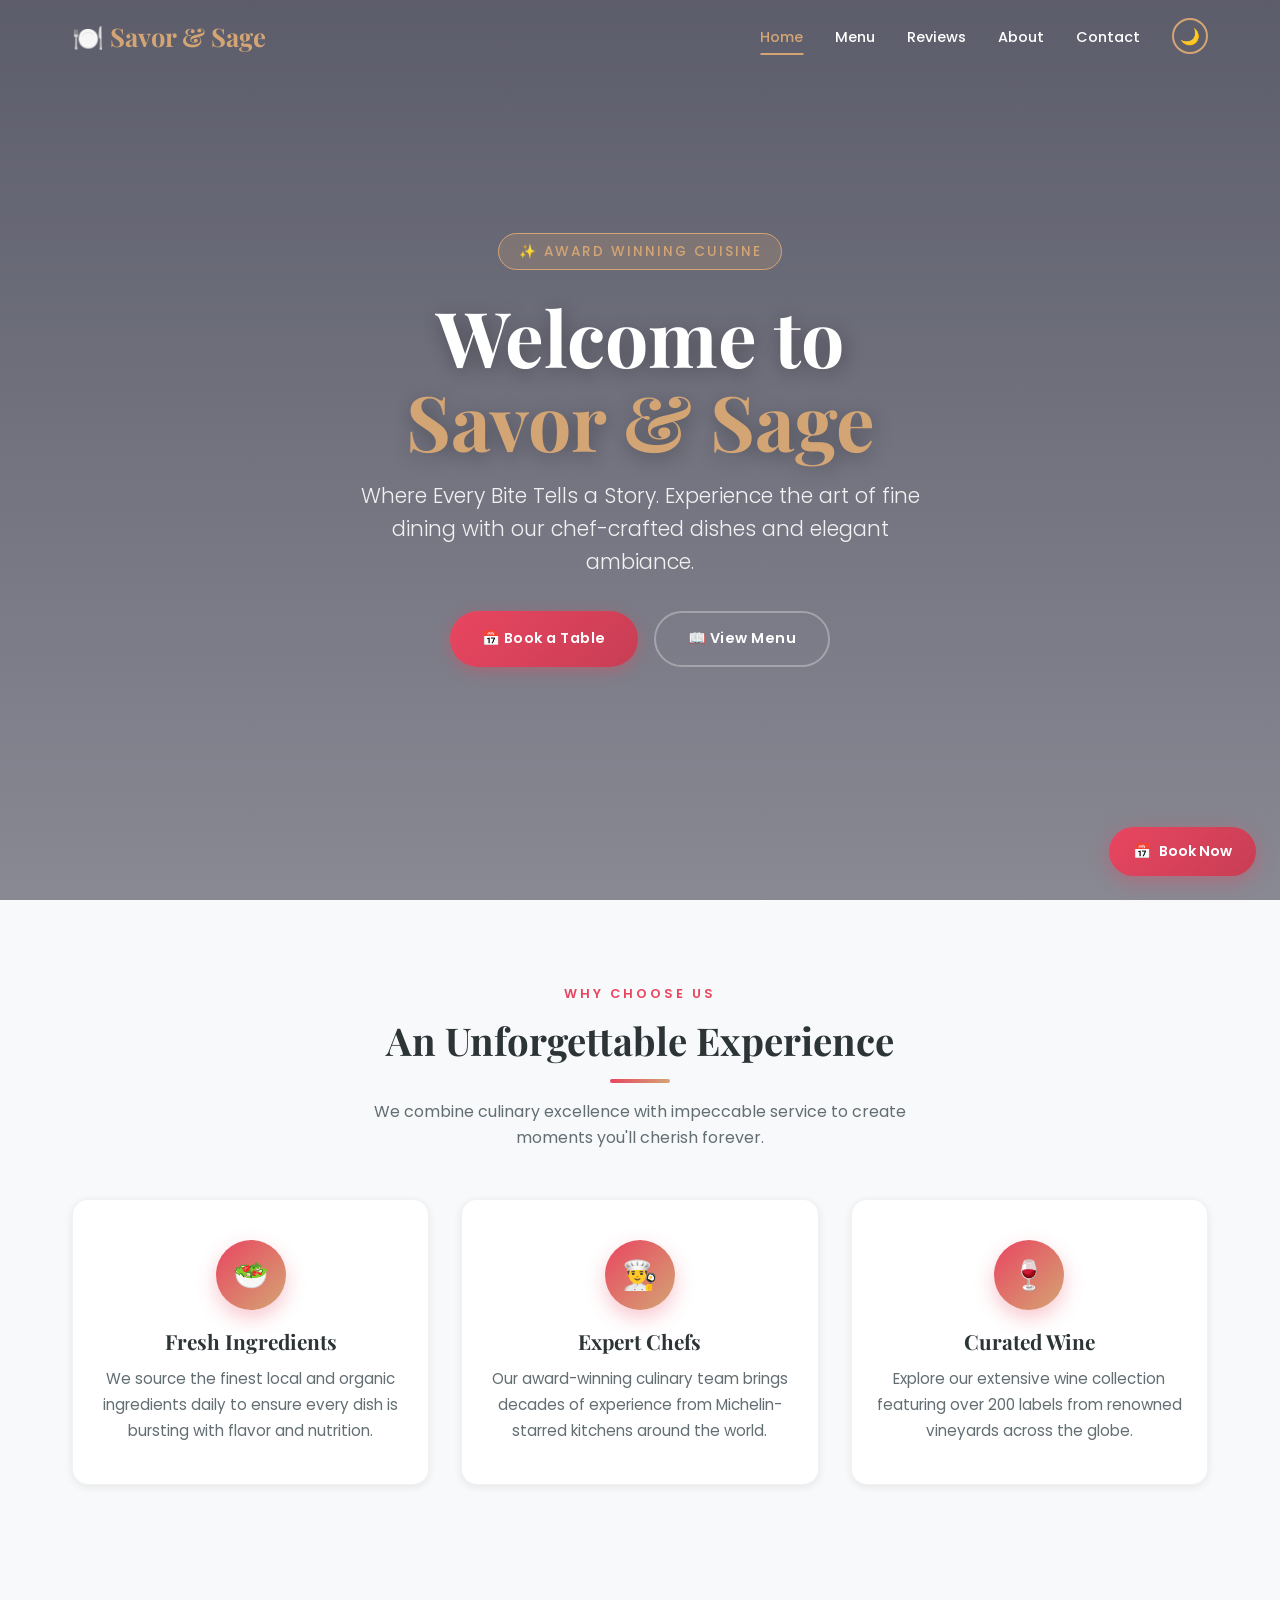
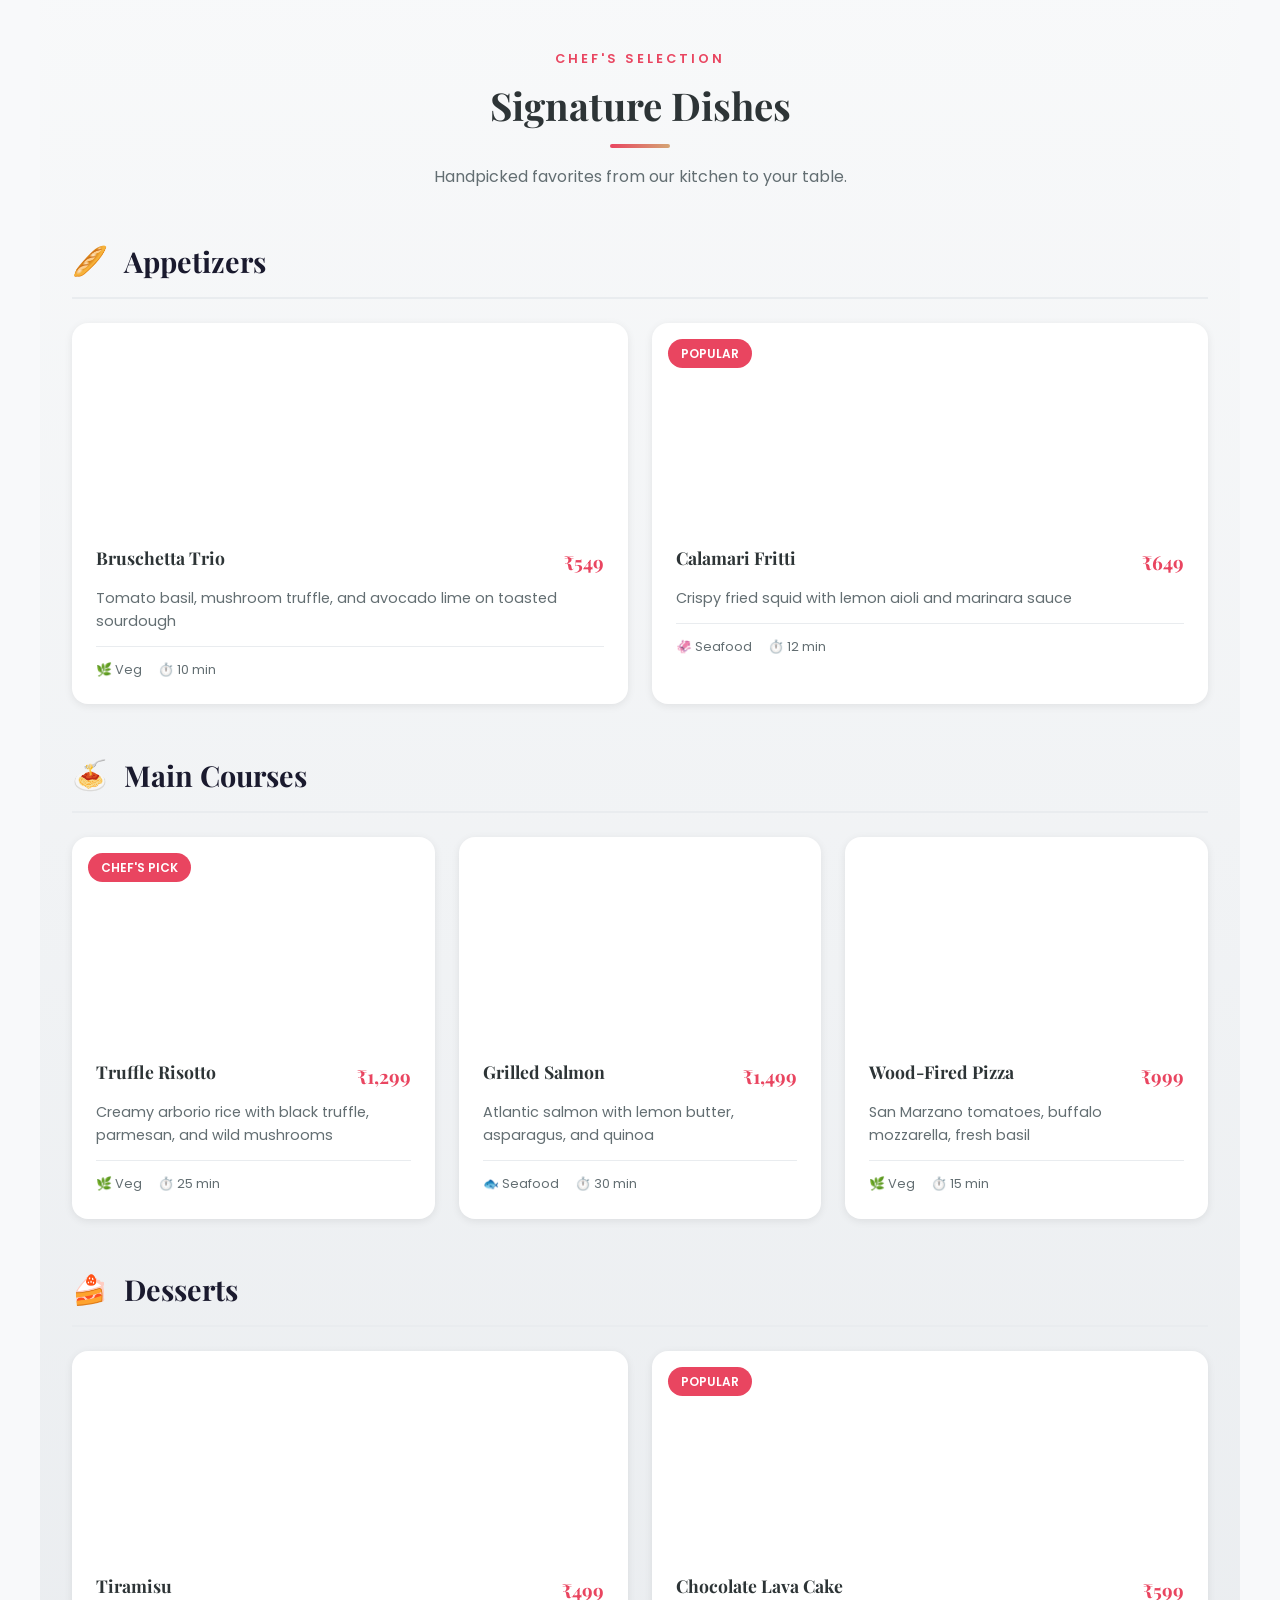
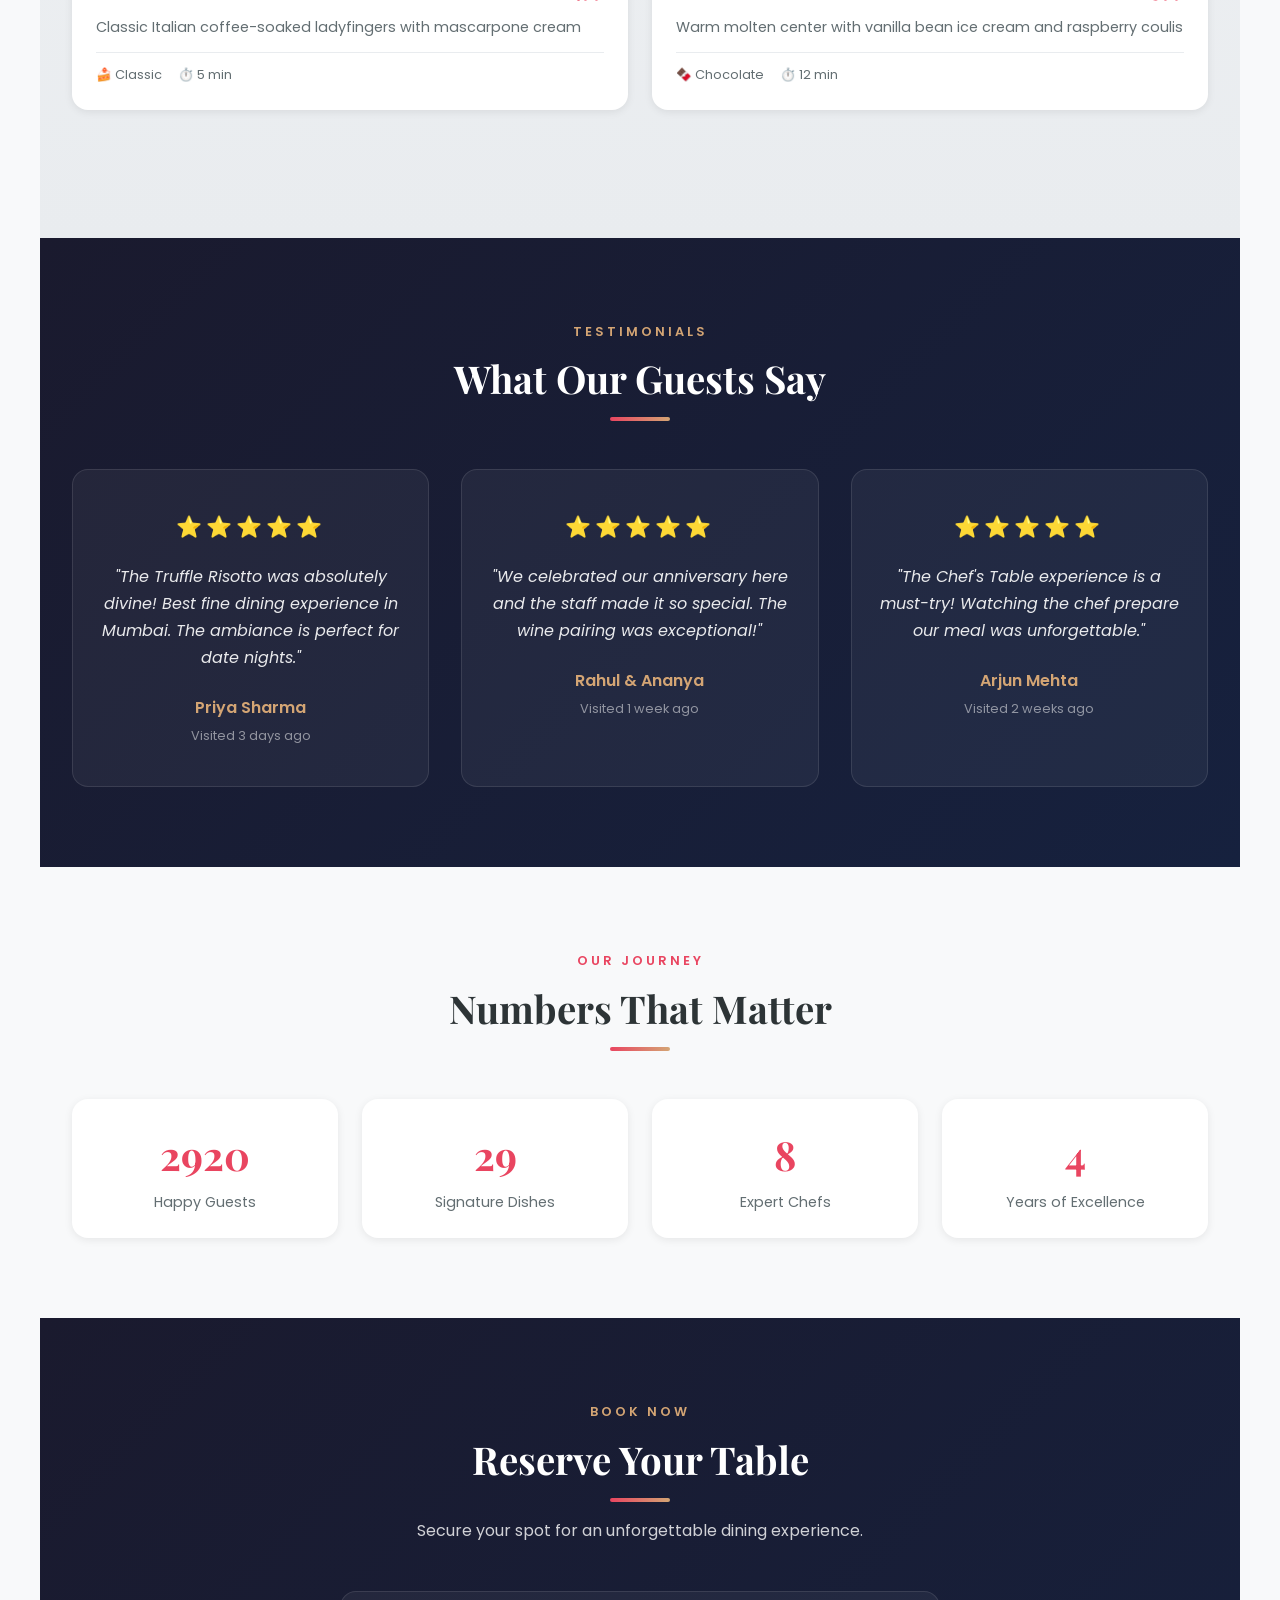
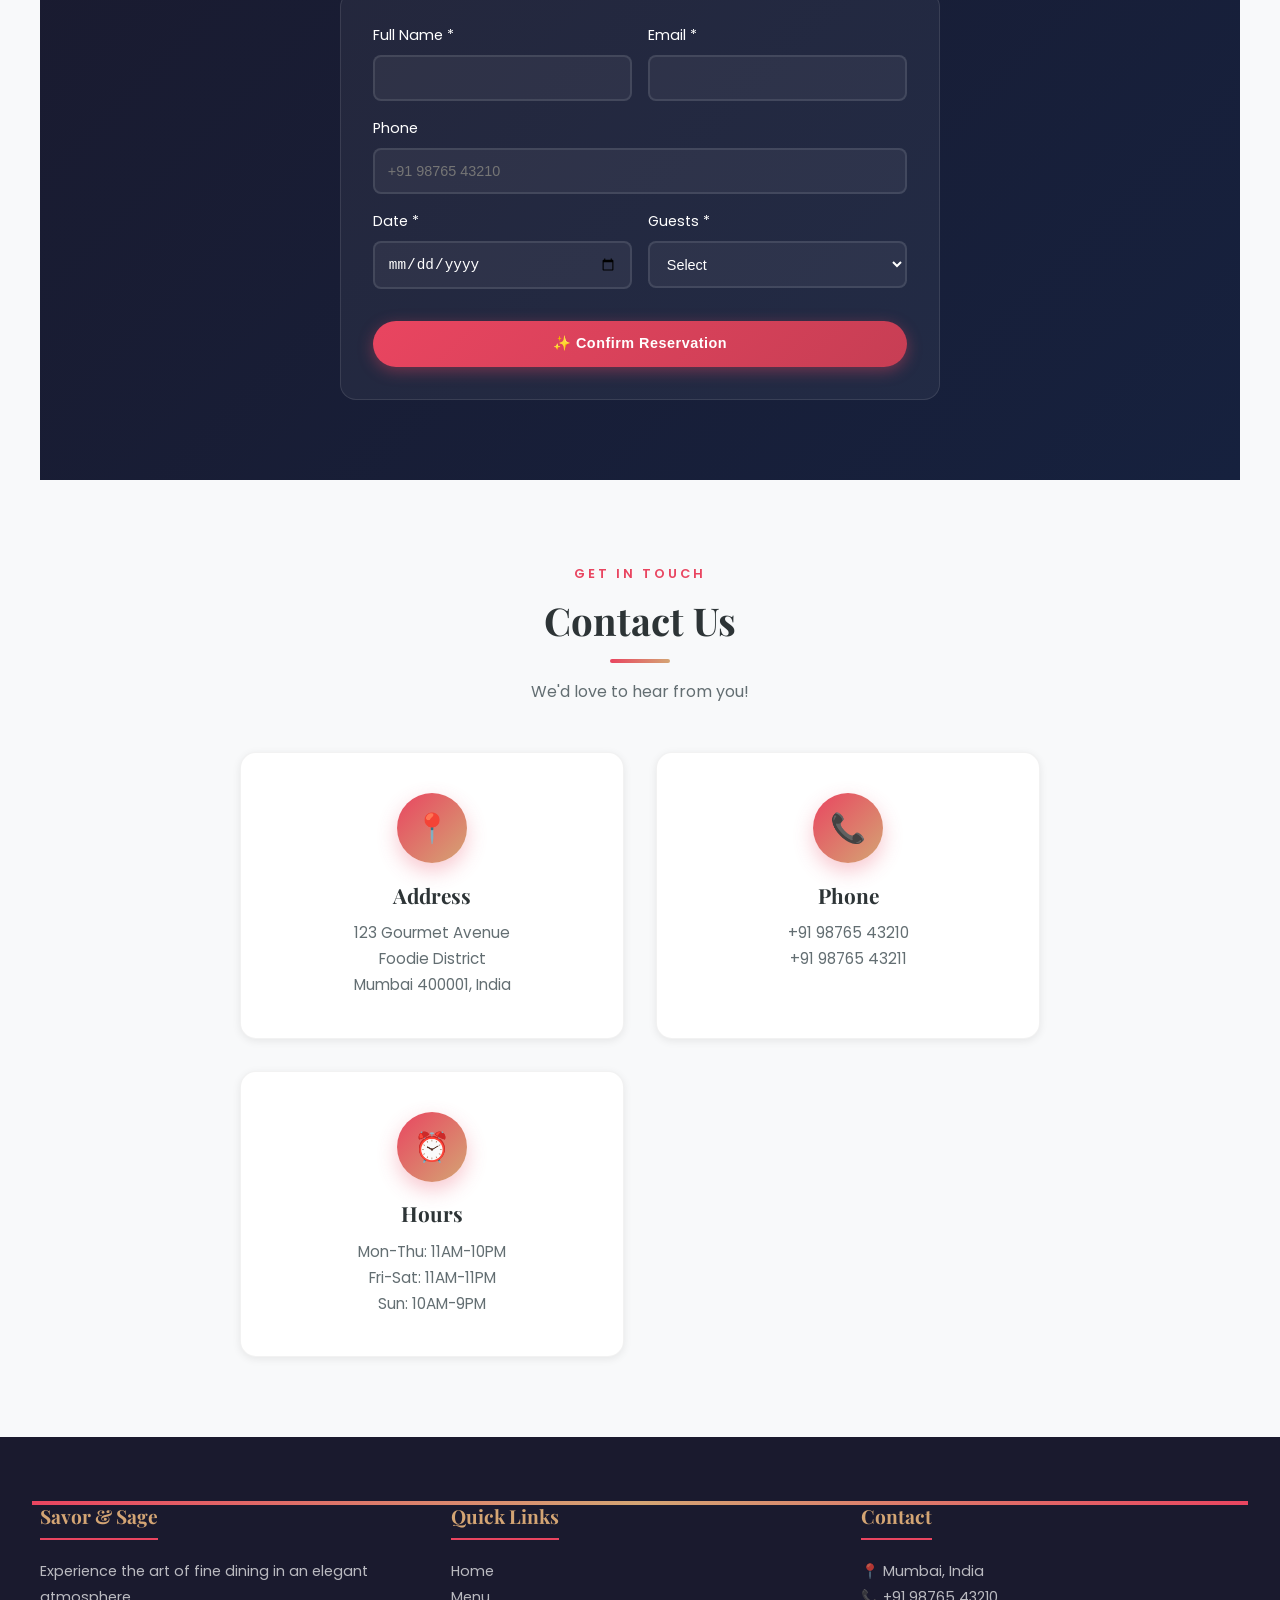
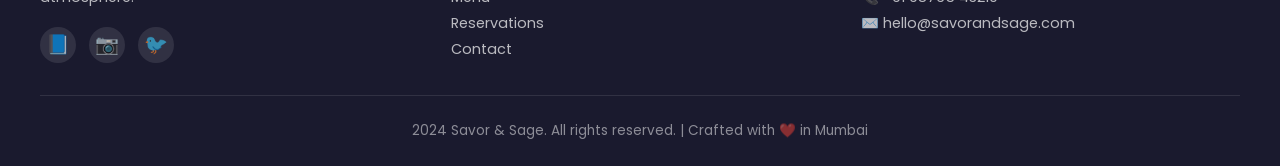
==== index.html @ 6ecdf71b "website" ====
<!DOCTYPE html>
<html lang="en">
<head>
    <meta charset="UTF-8">
    <meta name="viewport" content="width=device-width, initial-scale=1.0">
    <title>Savor & Sage | Fine Dining Restaurant</title>
    <link rel="stylesheet" href="https://cdnjs.cloudflare.com/ajax/libs/font-awesome/6.4.0/css/all.min.css">
    <style>
        /* ============================================
           SAVOR & SAGE - INLINE STYLES
           All CSS in one file - no external dependencies!
           ============================================ */

        @import url('https://fonts.googleapis.com/css2?family=Playfair+Display:wght@400;700&family=Poppins:wght@300;400;500;600;700&display=swap');

        *, *::before, *::after { margin: 0; padding: 0; box-sizing: border-box; }

        :root {
            --primary: #1a1a2e;
            --accent: #e94560;
            --gold: #d4a574;
            --white: #ffffff;
            --off-white: #f8f9fa;
            --light-gray: #e9ecef;
            --text: #2d3436;
            --text-light: #636e72;
        }

        html { scroll-behavior: smooth; }

        body {
            font-family: 'Poppins', sans-serif;
            line-height: 1.6;
            color: var(--text);
            background-color: var(--off-white);
            overflow-x: hidden;
        }

        h1, h2, h3, h4 { font-family: 'Playfair Display', serif; font-weight: 700; line-height: 1.2; }

        /* LOADING SCREEN */
        .loader {
            position: fixed;
            top: 0; left: 0;
            width: 100%; height: 100%;
            background: var(--primary);
            display: flex;
            flex-direction: column;
            align-items: center;
            justify-content: center;
            z-index: 10000;
            transition: opacity 0.8s ease, visibility 0.8s ease;
        }
        .loader.hidden { opacity: 0; visibility: hidden; }
        .loader-logo {
            font-family: 'Playfair Display', serif;
            font-size: 2.5rem;
            color: var(--gold);
            margin-bottom: 1.5rem;
            animation: pulse 2s ease-in-out infinite;
        }
        .loader-bar {
            width: 180px;
            height: 3px;
            background: rgba(255,255,255,0.1);
            border-radius: 3px;
            overflow: hidden;
        }
        .loader-progress {
            width: 0%; height: 100%;
            background: linear-gradient(90deg, var(--gold), var(--accent));
            border-radius: 3px;
            animation: loadProgress 2s ease forwards;
        }
        @keyframes loadProgress { 0% { width: 0%; } 100% { width: 100%; } }
        @keyframes pulse { 0%, 100% { opacity: 1; } 50% { opacity: 0.7; } }

        /* NAVIGATION */
        .navbar {
            position: fixed;
            top: 0; left: 0;
            width: 100%;
            padding: 1rem 0;
            z-index: 1000;
            transition: all 0.3s ease;
            background: transparent;
        }
        .navbar.scrolled {
            background: rgba(26, 26, 46, 0.95);
            backdrop-filter: blur(20px);
            padding: 0.6rem 0;
            box-shadow: 0 4px 20px rgba(0,0,0,0.12);
        }
        .nav-container {
            max-width: 1200px;
            margin: 0 auto;
            padding: 0 2rem;
            display: flex;
            justify-content: space-between;
            align-items: center;
        }
        .logo {
            font-family: 'Playfair Display', serif;
            font-size: 1.6rem;
            font-weight: 700;
            color: var(--gold);
            text-decoration: none;
            display: flex;
            align-items: center;
            gap: 0.5rem;
        }
        .nav-links {
            display: flex;
            list-style: none;
            gap: 2rem;
            align-items: center;
        }
        .nav-links a {
            color: var(--white);
            text-decoration: none;
            font-size: 0.9rem;
            font-weight: 500;
            position: relative;
            padding: 0.5rem 0;
            transition: all 0.3s ease;
        }
        .nav-links a::after {
            content: '';
            position: absolute;
            bottom: 0; left: 50%;
            width: 0; height: 2px;
            background: var(--gold);
            transition: all 0.3s ease;
            transform: translateX(-50%);
        }
        .nav-links a:hover::after,
        .nav-links a.active::after { width: 100%; }
        .nav-links a:hover { color: var(--gold); }
        .nav-links a.active { color: var(--gold); }
        .dark-mode-toggle {
            background: none;
            border: 2px solid var(--gold);
            color: var(--gold);
            width: 36px;
            height: 36px;
            border-radius: 50%;
            cursor: pointer;
            font-size: 1rem;
            display: flex;
            align-items: center;
            justify-content: center;
            transition: all 0.3s ease;
        }
        .dark-mode-toggle:hover {
            background: var(--gold);
            color: var(--primary);
            transform: rotate(180deg);
        }
        .menu-toggle {
            display: none;
            flex-direction: column;
            cursor: pointer;
            gap: 5px;
            z-index: 1001;
        }
        .menu-toggle span {
            width: 25px; height: 3px;
            background: var(--white);
            border-radius: 3px;
            transition: all 0.3s;
        }

        /* HERO */
        .hero {
            position: relative;
            height: 100vh;
            min-height: 600px;
            display: flex;
            align-items: center;
            justify-content: center;
            text-align: center;
            color: var(--white);
            overflow: hidden;
            background: linear-gradient(rgba(26, 26, 46, 0.7), rgba(26, 26, 46, 0.5)),
                        url('https://images.unsplash.com/photo-1517248135467-4c7edcad34c4?w=1920') center/cover;
        }
        .hero-content {
            position: relative;
            z-index: 2;
            max-width: 800px;
            padding: 0 2rem;
            animation: fadeInUp 1s ease forwards;
        }
        .hero-badge {
            display: inline-block;
            background: rgba(212, 165, 116, 0.2);
            border: 1px solid var(--gold);
            color: var(--gold);
            padding: 0.4rem 1.2rem;
            border-radius: 50px;
            font-size: 0.85rem;
            font-weight: 500;
            letter-spacing: 2px;
            text-transform: uppercase;
            margin-bottom: 1.5rem;
        }
        .hero h1 {
            font-size: clamp(2.5rem, 6vw, 5rem);
            margin-bottom: 1rem;
            text-shadow: 2px 4px 20px rgba(0,0,0,0.3);
            line-height: 1.1;
        }
        .hero h1 span { color: var(--gold); display: block; }
        .hero p {
            font-size: clamp(1rem, 2vw, 1.3rem);
            margin-bottom: 2rem;
            color: rgba(255,255,255,0.9);
            font-weight: 300;
            max-width: 600px;
            margin-left: auto;
            margin-right: auto;
        }
        .hero-buttons {
            display: flex;
            gap: 1rem;
            justify-content: center;
            flex-wrap: wrap;
        }

        /* BUTTONS */
        .btn {
            display: inline-flex;
            align-items: center;
            gap: 0.5rem;
            padding: 0.9rem 2rem;
            border-radius: 50px;
            text-decoration: none;
            font-weight: 600;
            font-size: 0.9rem;
            transition: all 0.3s ease;
            cursor: pointer;
            border: none;
            letter-spacing: 0.5px;
        }
        .btn-primary {
            background: linear-gradient(135deg, var(--accent), #c73e54);
            color: var(--white);
            box-shadow: 0 4px 15px rgba(233, 69, 96, 0.4);
        }
        .btn-primary:hover {
            transform: translateY(-3px);
            box-shadow: 0 8px 25px rgba(233, 69, 96, 0.5);
        }
        .btn-secondary {
            background: transparent;
            color: var(--white);
            border: 2px solid rgba(255,255,255,0.3);
        }
        .btn-secondary:hover {
            background: rgba(255,255,255,0.1);
            border-color: var(--gold);
            color: var(--gold);
        }

        /* SECTIONS */
        .section {
            padding: 5rem 2rem;
            max-width: 1200px;
            margin: 0 auto;
        }
        .section-header {
            text-align: center;
            margin-bottom: 3rem;
        }
        .section-label {
            display: inline-block;
            color: var(--accent);
            font-size: 0.8rem;
            font-weight: 600;
            letter-spacing: 3px;
            text-transform: uppercase;
            margin-bottom: 0.8rem;
        }
        .section-title {
            font-size: clamp(1.8rem, 3vw, 2.5rem);
            color: var(--text);
            margin-bottom: 1rem;
        }
        .section-title::after {
            content: '';
            display: block;
            width: 60px;
            height: 4px;
            background: linear-gradient(90deg, var(--accent), var(--gold));
            margin: 1rem auto 0;
            border-radius: 2px;
        }
        .section-subtitle {
            color: var(--text-light);
            font-size: 1rem;
            max-width: 600px;
            margin: 0 auto;
        }

        /* FEATURE CARDS */
        .features-grid {
            display: grid;
            grid-template-columns: repeat(auto-fit, minmax(280px, 1fr));
            gap: 2rem;
        }
        .feature-card {
            background: var(--white);
            padding: 2.5rem 1.5rem;
            border-radius: 16px;
            text-align: center;
            transition: all 0.3s ease;
            border: 1px solid rgba(0,0,0,0.05);
            box-shadow: 0 2px 8px rgba(0,0,0,0.08);
        }
        .feature-card:hover {
            transform: translateY(-10px);
            box-shadow: 0 10px 40px rgba(0,0,0,0.15);
        }
        .feature-icon {
            width: 70px; height: 70px;
            background: linear-gradient(135deg, var(--accent), var(--gold));
            border-radius: 50%;
            display: flex;
            align-items: center;
            justify-content: center;
            font-size: 1.8rem;
            margin: 0 auto 1.2rem;
            color: var(--white);
            box-shadow: 0 8px 20px rgba(233, 69, 96, 0.3);
        }
        .feature-card h3 {
            font-size: 1.3rem;
            margin-bottom: 0.8rem;
            color: var(--text);
        }
        .feature-card p {
            color: var(--text-light);
            line-height: 1.7;
            font-size: 0.95rem;
        }

        /* MENU ITEMS */
        .menu-section {
            background: linear-gradient(180deg, var(--off-white) 0%, var(--light-gray) 100%);
        }
        .menu-category { margin-bottom: 3rem; }
        .menu-category-header {
            display: flex;
            align-items: center;
            gap: 1rem;
            margin-bottom: 1.5rem;
            padding-bottom: 0.8rem;
            border-bottom: 2px solid var(--light-gray);
        }
        .menu-category-header h3 { font-size: 1.8rem; color: var(--primary); }
        .menu-grid {
            display: grid;
            grid-template-columns: repeat(auto-fit, minmax(280px, 1fr));
            gap: 1.5rem;
        }
        .menu-item {
            background: var(--white);
            border-radius: 16px;
            overflow: hidden;
            box-shadow: 0 2px 8px rgba(0,0,0,0.08);
            transition: all 0.3s ease;
            position: relative;
        }
        .menu-item:hover {
            transform: translateY(-8px);
            box-shadow: 0 10px 40px rgba(0,0,0,0.15);
        }
        .menu-item-badge {
            position: absolute;
            top: 1rem; left: 1rem;
            background: var(--accent);
            color: var(--white);
            padding: 0.3rem 0.8rem;
            border-radius: 20px;
            font-size: 0.75rem;
            font-weight: 600;
            text-transform: uppercase;
            z-index: 2;
        }
        .menu-item-image {
            height: 200px;
            background-size: cover;
            background-position: center;
            position: relative;
        }
        .menu-item-content { padding: 1.5rem; }
        .menu-item-header {
            display: flex;
            justify-content: space-between;
            align-items: flex-start;
            margin-bottom: 0.6rem;
        }
        .menu-item h4 {
            font-size: 1.1rem;
            color: var(--text);
            flex: 1;
        }
        .menu-item .price {
            color: var(--accent);
            font-weight: 700;
            font-size: 1.2rem;
            font-family: 'Playfair Display', serif;
        }
        .menu-item p {
            color: var(--text-light);
            font-size: 0.9rem;
            line-height: 1.6;
        }
        .menu-item-meta {
            display: flex;
            gap: 1rem;
            margin-top: 0.8rem;
            padding-top: 0.8rem;
            border-top: 1px solid var(--light-gray);
            font-size: 0.8rem;
            color: var(--text-light);
        }

        /* TESTIMONIALS */
        .testimonials-section {
            background: linear-gradient(135deg, var(--primary) 0%, #16213e 100%);
            color: var(--white);
        }
        .testimonials-section .section-title { color: white; }
        .testimonial-card {
            background: rgba(255,255,255,0.05);
            border: 1px solid rgba(255,255,255,0.1);
            border-radius: 16px;
            padding: 2.5rem 1.5rem;
            text-align: center;
        }
        .testimonial-stars {
            color: var(--gold);
            font-size: 1.3rem;
            margin-bottom: 1.2rem;
            letter-spacing: 4px;
        }
        .testimonial-text {
            font-size: 1rem;
            font-style: italic;
            line-height: 1.7;
            margin-bottom: 1.5rem;
            color: rgba(255,255,255,0.9);
        }
        .testimonial-author {
            color: var(--gold);
            font-weight: 600;
            font-size: 1rem;
        }
        .testimonial-date {
            font-size: 0.8rem;
            color: rgba(255,255,255,0.5);
            margin-top: 0.3rem;
        }

        /* STATS */
        .stats-grid {
            display: grid;
            grid-template-columns: repeat(auto-fit, minmax(180px, 1fr));
            gap: 1.5rem;
            margin-top: 2rem;
        }
        .stat-item {
            text-align: center;
            padding: 1.5rem;
            background: var(--white);
            border-radius: 16px;
            box-shadow: 0 2px 8px rgba(0,0,0,0.08);
            transition: all 0.3s ease;
        }
        .stat-item:hover {
            transform: translateY(-5px);
            box-shadow: 0 4px 20px rgba(0,0,0,0.12);
        }
        .stat-number {
            font-size: 2.5rem;
            font-weight: 700;
            color: var(--accent);
            font-family: 'Playfair Display', serif;
        }
        .stat-label {
            color: var(--text-light);
            font-size: 0.9rem;
            margin-top: 0.3rem;
        }

        /* FOOTER */
        .footer {
            background: var(--primary);
            color: rgba(255,255,255,0.8);
            padding: 4rem 2rem 1.5rem;
        }
        .footer::before {
            content: '';
            display: block;
            width: 100%;
            height: 4px;
            background: linear-gradient(90deg, var(--accent), var(--gold), var(--accent));
        }
        .footer-content {
            max-width: 1200px;
            margin: 0 auto;
            display: grid;
            grid-template-columns: repeat(auto-fit, minmax(250px, 1fr));
            gap: 2rem;
            margin-bottom: 2rem;
        }
        .footer-section h4 {
            color: var(--gold);
            margin-bottom: 1.2rem;
            font-size: 1.2rem;
            padding-bottom: 0.6rem;
            border-bottom: 2px solid var(--accent);
            display: inline-block;
        }
        .footer-section p,
        .footer-section a {
            color: rgba(255,255,255,0.7);
            text-decoration: none;
            line-height: 1.8;
            font-size: 0.9rem;
        }
        .footer-section a:hover { color: var(--gold); }
        .footer-social {
            display: flex;
            gap: 0.8rem;
            margin-top: 1rem;
        }
        .footer-social a {
            width: 36px; height: 36px;
            background: rgba(255,255,255,0.1);
            border-radius: 50%;
            display: flex;
            align-items: center;
            justify-content: center;
            font-size: 1.2rem;
            transition: all 0.3s ease;
        }
        .footer-social a:hover {
            background: var(--accent);
            transform: translateY(-3px);
        }
        .footer-bottom {
            max-width: 1200px;
            margin: 0 auto;
            padding-top: 1.5rem;
            border-top: 1px solid rgba(255,255,255,0.1);
            text-align: center;
            color: rgba(255,255,255,0.5);
            font-size: 0.85rem;
        }

        /* FLOATING BUTTON */
        .floating-book {
            position: fixed;
            bottom: 1.5rem; right: 1.5rem;
            background: linear-gradient(135deg, var(--accent), #c73e54);
            color: var(--white);
            padding: 0.8rem 1.5rem;
            border-radius: 50px;
            text-decoration: none;
            font-weight: 600;
            box-shadow: 0 5px 20px rgba(233, 69, 96, 0.4);
            z-index: 999;
            transition: all 0.3s ease;
            display: flex;
            align-items: center;
            gap: 0.5rem;
            font-size: 0.9rem;
        }
        .floating-book:hover {
            transform: translateY(-5px) scale(1.05);
            box-shadow: 0 10px 30px rgba(233, 69, 96, 0.5);
        }

        /* ANIMATIONS */
        @keyframes fadeInUp {
            from { opacity: 0; transform: translateY(40px); }
            to { opacity: 1; transform: translateY(0); }
        }
        .animate-on-scroll {
            opacity: 0;
            transform: translateY(40px);
            transition: opacity 0.8s ease, transform 0.8s ease;
        }
        .animate-on-scroll.visible {
            opacity: 1;
            transform: translateY(0);
        }

        /* RESPONSIVE */
        @media (max-width: 768px) {
            .menu-toggle { display: flex; }
            .nav-links {
                display: none;
                position: fixed;
                top: 0; left: 0;
                width: 100%; height: 100vh;
                background: rgba(26, 26, 46, 0.98);
                flex-direction: column;
                justify-content: center;
                align-items: center;
                gap: 1.5rem;
                z-index: 1000;
            }
            .nav-links.active { display: flex; }
            .nav-links a { font-size: 1.2rem; }
            .hero h1 { font-size: 2.2rem; }
            .hero-buttons { flex-direction: column; align-items: center; }
            .btn { width: 100%; max-width: 280px; justify-content: center; }
            .section { padding: 3rem 1.5rem; }
            .features-grid { grid-template-columns: 1fr; }
            .menu-grid { grid-template-columns: 1fr; }
            .stats-grid { grid-template-columns: repeat(2, 1fr); }
            .footer-content { grid-template-columns: 1fr; }
            .floating-book { bottom: 1rem; right: 1rem; padding: 0.7rem 1.2rem; font-size: 0.85rem; }
        }
    </style>
<base target="_blank">
</head>
<body>
    <!-- Loading Screen -->
    <div class="loader" id="loader">
        <div class="loader-logo">🍽️ Savor & Sage</div>
        <div class="loader-bar">
            <div class="loader-progress"></div>
        </div>
    </div>

    <!-- Navigation -->
    <nav class="navbar" id="navbar">
        <div class="nav-container">
            <a href="#" class="logo">🍽️ Savor & Sage</a>
            <ul class="nav-links" id="navLinks">
                <li><a href="#home" class="active">Home</a></li>
                <li><a href="#menu">Menu</a></li>
                <li><a href="#testimonials">Reviews</a></li>
                <li><a href="#stats">About</a></li>
                <li><a href="#contact">Contact</a></li>
                <li><button class="dark-mode-toggle" onclick="toggleDarkMode()" title="Toggle Dark Mode">🌙</button></li>
            </ul>
            <div class="menu-toggle" id="menuToggle" onclick="toggleMenu()">
                <span></span>
                <span></span>
                <span></span>
            </div>
        </div>
    </nav>

    <!-- Hero Section -->
    <section class="hero" id="home">
        <div class="hero-content">
            <div class="hero-badge">✨ Award Winning Cuisine</div>
            <h1>Welcome to <span>Savor & Sage</span></h1>
            <p>Where Every Bite Tells a Story. Experience the art of fine dining with our chef-crafted dishes and elegant ambiance.</p>
            <div class="hero-buttons">
                <a href="#reservation" class="btn btn-primary">📅 Book a Table</a>
                <a href="#menu" class="btn btn-secondary">📖 View Menu</a>
            </div>
        </div>
    </section>

    <!-- Features Section -->
    <section class="section" id="features">
        <div class="section-header animate-on-scroll">
            <div class="section-label">Why Choose Us</div>
            <h2 class="section-title">An Unforgettable Experience</h2>
            <p class="section-subtitle">We combine culinary excellence with impeccable service to create moments you'll cherish forever.</p>
        </div>
        <div class="features-grid">
            <div class="feature-card animate-on-scroll">
                <div class="feature-icon">🥗</div>
                <h3>Fresh Ingredients</h3>
                <p>We source the finest local and organic ingredients daily to ensure every dish is bursting with flavor and nutrition.</p>
            </div>
            <div class="feature-card animate-on-scroll">
                <div class="feature-icon">👨‍🍳</div>
                <h3>Expert Chefs</h3>
                <p>Our award-winning culinary team brings decades of experience from Michelin-starred kitchens around the world.</p>
            </div>
            <div class="feature-card animate-on-scroll">
                <div class="feature-icon">🍷</div>
                <h3>Curated Wine</h3>
                <p>Explore our extensive wine collection featuring over 200 labels from renowned vineyards across the globe.</p>
            </div>
        </div>
    </section>

    <!-- Menu Section -->
    <section class="section menu-section" id="menu">
        <div class="section-header animate-on-scroll">
            <div class="section-label">Chef's Selection</div>
            <h2 class="section-title">Signature Dishes</h2>
            <p class="section-subtitle">Handpicked favorites from our kitchen to your table.</p>
        </div>

        <!-- Appetizers -->
        <div class="menu-category">
            <div class="menu-category-header animate-on-scroll">
                <span style="font-size: 1.8rem;">🥖</span>
                <h3>Appetizers</h3>
            </div>
            <div class="menu-grid">
                <div class="menu-item animate-on-scroll">
                    <div class="menu-item-image" style="background-image: url('https://images.unsplash.com/photo-1541529086526-db283c563270?w=400');"></div>
                    <div class="menu-item-content">
                        <div class="menu-item-header">
                            <h4>Bruschetta Trio</h4>
                            <span class="price">₹549</span>
                        </div>
                        <p>Tomato basil, mushroom truffle, and avocado lime on toasted sourdough</p>
                        <div class="menu-item-meta">
                            <span>🌿 Veg</span>
                            <span>⏱️ 10 min</span>
                        </div>
                    </div>
                </div>
                <div class="menu-item animate-on-scroll">
                    <div class="menu-item-badge">Popular</div>
                    <div class="menu-item-image" style="background-image: url('https://images.unsplash.com/photo-1626645738196-c2a7c87a8f58?w=400');"></div>
                    <div class="menu-item-content">
                        <div class="menu-item-header">
                            <h4>Calamari Fritti</h4>
                            <span class="price">₹649</span>
                        </div>
                        <p>Crispy fried squid with lemon aioli and marinara sauce</p>
                        <div class="menu-item-meta">
                            <span>🦑 Seafood</span>
                            <span>⏱️ 12 min</span>
                        </div>
                    </div>
                </div>
            </div>
        </div>

        <!-- Main Courses -->
        <div class="menu-category">
            <div class="menu-category-header animate-on-scroll">
                <span style="font-size: 1.8rem;">🍝</span>
                <h3>Main Courses</h3>
            </div>
            <div class="menu-grid">
                <div class="menu-item animate-on-scroll">
                    <div class="menu-item-badge">Chef's Pick</div>
                    <div class="menu-item-image" style="background-image: url('https://images.unsplash.com/photo-1544025162-d76694265947?w=400');"></div>
                    <div class="menu-item-content">
                        <div class="menu-item-header">
                            <h4>Truffle Risotto</h4>
                            <span class="price">₹1,299</span>
                        </div>
                        <p>Creamy arborio rice with black truffle, parmesan, and wild mushrooms</p>
                        <div class="menu-item-meta">
                            <span>🌿 Veg</span>
                            <span>⏱️ 25 min</span>
                        </div>
                    </div>
                </div>
                <div class="menu-item animate-on-scroll">
                    <div class="menu-item-image" style="background-image: url('https://images.unsplash.com/photo-1467003909585-2f8a72700288?w=400');"></div>
                    <div class="menu-item-content">
                        <div class="menu-item-header">
                            <h4>Grilled Salmon</h4>
                            <span class="price">₹1,499</span>
                        </div>
                        <p>Atlantic salmon with lemon butter, asparagus, and quinoa</p>
                        <div class="menu-item-meta">
                            <span>🐟 Seafood</span>
                            <span>⏱️ 30 min</span>
                        </div>
                    </div>
                </div>
                <div class="menu-item animate-on-scroll">
                    <div class="menu-item-image" style="background-image: url('https://images.unsplash.com/photo-1565299624946-b28f40a0ae38?w=400');"></div>
                    <div class="menu-item-content">
                        <div class="menu-item-header">
                            <h4>Wood-Fired Pizza</h4>
                            <span class="price">₹999</span>
                        </div>
                        <p>San Marzano tomatoes, buffalo mozzarella, fresh basil</p>
                        <div class="menu-item-meta">
                            <span>🌿 Veg</span>
                            <span>⏱️ 15 min</span>
                        </div>
                    </div>
                </div>
            </div>
        </div>

        <!-- Desserts -->
        <div class="menu-category">
            <div class="menu-category-header animate-on-scroll">
                <span style="font-size: 1.8rem;">🍰</span>
                <h3>Desserts</h3>
            </div>
            <div class="menu-grid">
                <div class="menu-item animate-on-scroll">
                    <div class="menu-item-image" style="background-image: url('https://images.unsplash.com/photo-1571877227200-a0d98ea607e9?w=400');"></div>
                    <div class="menu-item-content">
                        <div class="menu-item-header">
                            <h4>Tiramisu</h4>
                            <span class="price">₹499</span>
                        </div>
                        <p>Classic Italian coffee-soaked ladyfingers with mascarpone cream</p>
                        <div class="menu-item-meta">
                            <span>🍰 Classic</span>
                            <span>⏱️ 5 min</span>
                        </div>
                    </div>
                </div>
                <div class="menu-item animate-on-scroll">
                    <div class="menu-item-badge">Popular</div>
                    <div class="menu-item-image" style="background-image: url('https://images.unsplash.com/photo-1551024601-bec78aea704b?w=400');"></div>
                    <div class="menu-item-content">
                        <div class="menu-item-header">
                            <h4>Chocolate Lava Cake</h4>
                            <span class="price">₹599</span>
                        </div>
                        <p>Warm molten center with vanilla bean ice cream and raspberry coulis</p>
                        <div class="menu-item-meta">
                            <span>🍫 Chocolate</span>
                            <span>⏱️ 12 min</span>
                        </div>
                    </div>
                </div>
            </div>
        </div>
    </section>

    <!-- Testimonials Section -->
    <section class="section testimonials-section" id="testimonials">
        <div class="section-header animate-on-scroll">
            <div class="section-label" style="color: var(--gold);">Testimonials</div>
            <h2 class="section-title" style="color: white;">What Our Guests Say</h2>
        </div>
        <div class="features-grid">
            <div class="testimonial-card animate-on-scroll">
                <div class="testimonial-stars">⭐⭐⭐⭐⭐</div>
                <p class="testimonial-text">"The Truffle Risotto was absolutely divine! Best fine dining experience in Mumbai. The ambiance is perfect for date nights."</p>
                <div class="testimonial-author">Priya Sharma</div>
                <div class="testimonial-date">Visited 3 days ago</div>
            </div>
            <div class="testimonial-card animate-on-scroll">
                <div class="testimonial-stars">⭐⭐⭐⭐⭐</div>
                <p class="testimonial-text">"We celebrated our anniversary here and the staff made it so special. The wine pairing was exceptional!"</p>
                <div class="testimonial-author">Rahul & Ananya</div>
                <div class="testimonial-date">Visited 1 week ago</div>
            </div>
            <div class="testimonial-card animate-on-scroll">
                <div class="testimonial-stars">⭐⭐⭐⭐⭐</div>
                <p class="testimonial-text">"The Chef's Table experience is a must-try! Watching the chef prepare our meal was unforgettable."</p>
                <div class="testimonial-author">Arjun Mehta</div>
                <div class="testimonial-date">Visited 2 weeks ago</div>
            </div>
        </div>
    </section>

    <!-- Stats Section -->
    <section class="section" id="stats">
        <div class="section-header animate-on-scroll">
            <div class="section-label">Our Journey</div>
            <h2 class="section-title">Numbers That Matter</h2>
        </div>
        <div class="stats-grid">
            <div class="stat-item animate-on-scroll">
                <div class="stat-number" data-target="5000">0</div>
                <div class="stat-label">Happy Guests</div>
            </div>
            <div class="stat-item animate-on-scroll">
                <div class="stat-number" data-target="50">0</div>
                <div class="stat-label">Signature Dishes</div>
            </div>
            <div class="stat-item animate-on-scroll">
                <div class="stat-number" data-target="15">0</div>
                <div class="stat-label">Expert Chefs</div>
            </div>
            <div class="stat-item animate-on-scroll">
                <div class="stat-number" data-target="8">0</div>
                <div class="stat-label">Years of Excellence</div>
            </div>
        </div>
    </section>

    <!-- Reservation Section -->
    <section class="section" id="reservation" style="background: linear-gradient(135deg, var(--primary) 0%, #16213e 100%); color: white;">
        <div class="section-header animate-on-scroll">
            <div class="section-label" style="color: var(--gold);">Book Now</div>
            <h2 class="section-title" style="color: white;">Reserve Your Table</h2>
            <p class="section-subtitle" style="color: rgba(255,255,255,0.8);">Secure your spot for an unforgettable dining experience.</p>
        </div>
        <div style="max-width: 600px; margin: 0 auto; background: rgba(255,255,255,0.05); padding: 2rem; border-radius: 16px; border: 1px solid rgba(255,255,255,0.1);">
            <form id="reservationForm" onsubmit="handleReservation(event)">
                <div style="display: grid; grid-template-columns: 1fr 1fr; gap: 1rem; margin-bottom: 1rem;">
                    <div>
                        <label style="display: block; margin-bottom: 0.5rem; font-size: 0.9rem;">Full Name *</label>
                        <input type="text" required style="width: 100%; padding: 0.8rem; border: 2px solid rgba(255,255,255,0.1); border-radius: 8px; background: rgba(255,255,255,0.05); color: white; font-size: 0.9rem;">
                    </div>
                    <div>
                        <label style="display: block; margin-bottom: 0.5rem; font-size: 0.9rem;">Email *</label>
                        <input type="email" required style="width: 100%; padding: 0.8rem; border: 2px solid rgba(255,255,255,0.1); border-radius: 8px; background: rgba(255,255,255,0.05); color: white; font-size: 0.9rem;">
                    </div>
                </div>
                <div style="margin-bottom: 1rem;">
                    <label style="display: block; margin-bottom: 0.5rem; font-size: 0.9rem;">Phone</label>
                    <input type="tel" placeholder="+91 98765 43210" style="width: 100%; padding: 0.8rem; border: 2px solid rgba(255,255,255,0.1); border-radius: 8px; background: rgba(255,255,255,0.05); color: white; font-size: 0.9rem;">
                </div>
                <div style="display: grid; grid-template-columns: 1fr 1fr; gap: 1rem; margin-bottom: 1rem;">
                    <div>
                        <label style="display: block; margin-bottom: 0.5rem; font-size: 0.9rem;">Date *</label>
                        <input type="date" required style="width: 100%; padding: 0.8rem; border: 2px solid rgba(255,255,255,0.1); border-radius: 8px; background: rgba(255,255,255,0.05); color: white; font-size: 0.9rem;">
                    </div>
                    <div>
                        <label style="display: block; margin-bottom: 0.5rem; font-size: 0.9rem;">Guests *</label>
                        <select required style="width: 100%; padding: 0.8rem; border: 2px solid rgba(255,255,255,0.1); border-radius: 8px; background: rgba(255,255,255,0.05); color: white; font-size: 0.9rem;">
                            <option value="">Select</option>
                            <option>1 Person</option>
                            <option>2 People</option>
                            <option>3 People</option>
                            <option>4 People</option>
                            <option>5+ People</option>
                        </select>
                    </div>
                </div>
                <button type="submit" class="btn btn-primary" style="width: 100%; justify-content: center; margin-top: 1rem;">✨ Confirm Reservation</button>
            </form>
            <div id="successMessage" style="display: none; background: linear-gradient(135deg, #27ae60, #2ecc71); color: white; padding: 1.5rem; border-radius: 12px; margin-top: 1.5rem; text-align: center;">
                <div style="font-size: 2rem; margin-bottom: 0.5rem;">🎉</div>
                <h3 style="margin-bottom: 0.5rem;">Reservation Confirmed!</h3>
                <p>Thank you! We've received your booking request.</p>
            </div>
        </div>
    </section>

    <!-- Contact Section -->
    <section class="section" id="contact">
        <div class="section-header animate-on-scroll">
            <div class="section-label">Get in Touch</div>
            <h2 class="section-title">Contact Us</h2>
            <p class="section-subtitle">We'd love to hear from you!</p>
        </div>
        <div class="features-grid" style="max-width: 800px; margin: 0 auto;">
            <div class="feature-card animate-on-scroll" style="text-align: center;">
                <div class="feature-icon">📍</div>
                <h3>Address</h3>
                <p>123 Gourmet Avenue<br>Foodie District<br>Mumbai 400001, India</p>
            </div>
            <div class="feature-card animate-on-scroll" style="text-align: center;">
                <div class="feature-icon">📞</div>
                <h3>Phone</h3>
                <p>+91 98765 43210<br>+91 98765 43211</p>
            </div>
            <div class="feature-card animate-on-scroll" style="text-align: center;">
                <div class="feature-icon">⏰</div>
                <h3>Hours</h3>
                <p>Mon-Thu: 11AM-10PM<br>Fri-Sat: 11AM-11PM<br>Sun: 10AM-9PM</p>
            </div>
        </div>
    </section>

    <!-- Footer -->
    <footer class="footer" id="footer">
        <div class="footer-content">
            <div class="footer-section">
                <h4>Savor & Sage</h4>
                <p>Experience the art of fine dining in an elegant atmosphere.</p>
                <div class="footer-social">
                    <a href="#" title="Facebook">📘</a>
                    <a href="#" title="Instagram">📷</a>
                    <a href="#" title="Twitter">🐦</a>
                </div>
            </div>
            <div class="footer-section">
                <h4>Quick Links</h4>
                <p><a href="#home">Home</a></p>
                <p><a href="#menu">Menu</a></p>
                <p><a href="#reservation">Reservations</a></p>
                <p><a href="#contact">Contact</a></p>
            </div>
            <div class="footer-section">
                <h4>Contact</h4>
                <p>📍 Mumbai, India</p>
                <p>📞 +91 98765 43210</p>
                <p>✉️ hello@savorandsage.com</p>
            </div>
        </div>
        <div class="footer-bottom">
            <p> 2024 Savor & Sage. All rights reserved. | Crafted with ❤️ in Mumbai</p>
        </div>
    </footer>

    <!-- Floating Book Button -->
    <a href="#reservation" class="floating-book">
        <span>📅</span> Book Now
    </a>

    <script>
        // ============================================
        // ALL JAVASCRIPT IN ONE FILE - NO EXTERNAL FILES!
        // ============================================

        // Loading Screen
        window.addEventListener('load', function() {
            setTimeout(() => {
                document.getElementById('loader').classList.add('hidden');
            }, 2000);
        });

        // Navbar Scroll Effect
        window.addEventListener('scroll', function() {
            const navbar = document.getElementById('navbar');
            if (window.scrollY > 100) {
                navbar.classList.add('scrolled');
            } else {
                navbar.classList.remove('scrolled');
            }
        });

        // Mobile Menu Toggle
        function toggleMenu() {
            const navLinks = document.getElementById('navLinks');
            const menuToggle = document.getElementById('menuToggle');
            navLinks.classList.toggle('active');
            menuToggle.classList.toggle('active');
        }

        // Dark Mode Toggle
        function toggleDarkMode() {
            document.body.classList.toggle('dark-mode');
            const isDark = document.body.classList.contains('dark-mode');
            localStorage.setItem('darkMode', isDark);
            event.target.innerHTML = isDark ? '☀️' : '🌙';
        }

        // Check saved dark mode preference
        if (localStorage.getItem('darkMode') === 'true') {
            document.body.classList.add('dark-mode');
        }

        // Scroll Animations (Intersection Observer)
        const observerOptions = {
            threshold: 0.1,
            rootMargin: '0px 0px -50px 0px'
        };

        const observer = new IntersectionObserver((entries) => {
            entries.forEach(entry => {
                if (entry.isIntersecting) {
                    entry.target.classList.add('visible');

                    // Animate counters
                    const counters = entry.target.querySelectorAll('.stat-number');
                    counters.forEach(counter => animateCounter(counter));

                    observer.unobserve(entry.target);
                }
            });
        }, observerOptions);

        document.querySelectorAll('.animate-on-scroll').forEach(el => {
            observer.observe(el);
        });

        // Counter Animation
        function animateCounter(element) {
            const target = parseInt(element.getAttribute('data-target'));
            const duration = 2000;
            const step = target / (duration / 16);
            let current = 0;

            const timer = setInterval(() => {
                current += step;
                if (current >= target) {
                    element.textContent = target + '+';
                    clearInterval(timer);
                } else {
                    element.textContent = Math.floor(current);
                }
            }, 16);
        }

        // Reservation Form Handler
        function handleReservation(event) {
            event.preventDefault();
            const successMsg = document.getElementById('successMessage');
            successMsg.style.display = 'block';
            successMsg.scrollIntoView({ behavior: 'smooth', block: 'center' });
            event.target.reset();
        }

        // Smooth Scroll for anchor links
        document.querySelectorAll('a[href^="#"]').forEach(anchor => {
            anchor.addEventListener('click', function(e) {
                e.preventDefault();
                const target = document.querySelector(this.getAttribute('href'));
                if (target) {
                    target.scrollIntoView({ behavior: 'smooth', block: 'start' });
                }
            });
        });

        // Active Navigation Link
        const sections = document.querySelectorAll('section[id]');
        window.addEventListener('scroll', () => {
            let current = '';
            sections.forEach(section => {
                const sectionTop = section.offsetTop;
                if (scrollY >= sectionTop - 200) {
                    current = section.getAttribute('id');
                }
            });

            document.querySelectorAll('.nav-links a').forEach(link => {
                link.classList.remove('active');
                if (link.getAttribute('href') === '#' + current) {
                    link.classList.add('active');
                }
            });
        });

        console.log('🍽️ Savor & Sage - Single File Website Loaded!');
        console.log('✅ All features working: Loading screen, animations, dark mode, form, counters');
    </script>
</body>
</html>
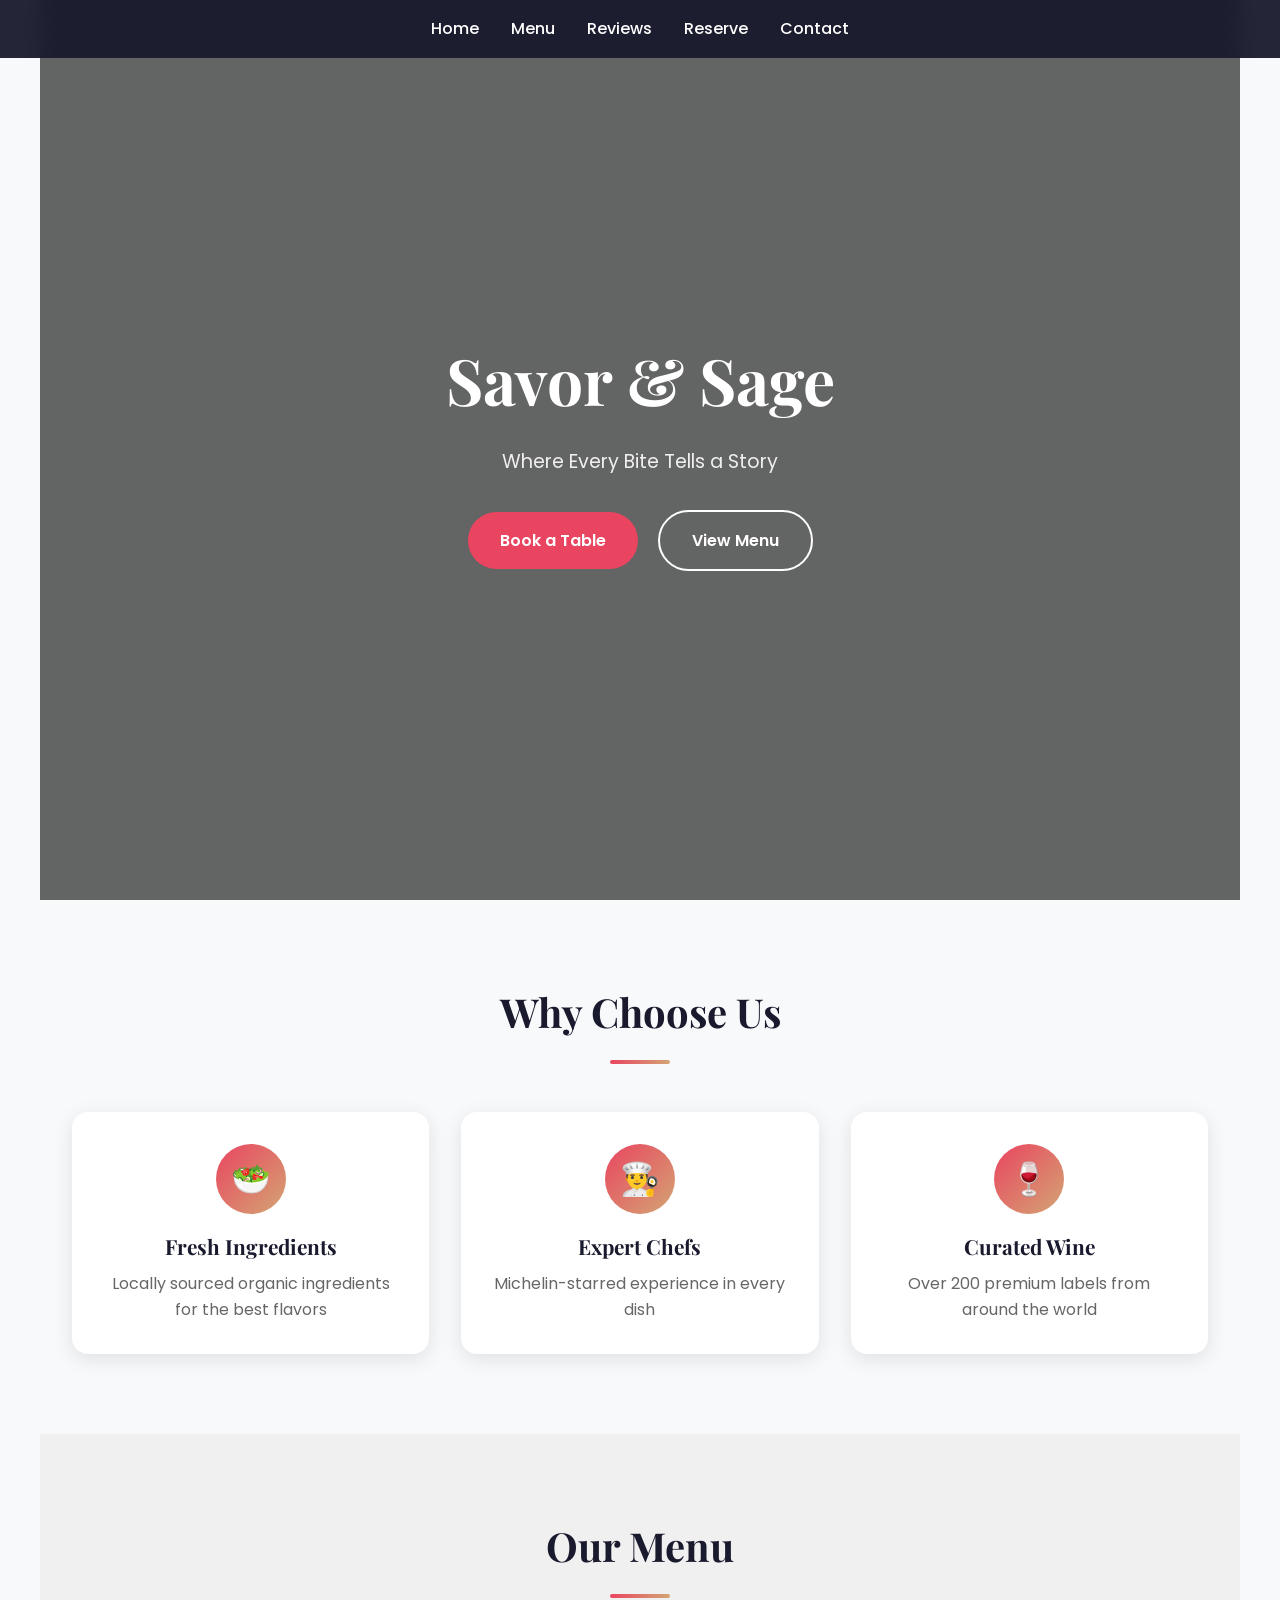
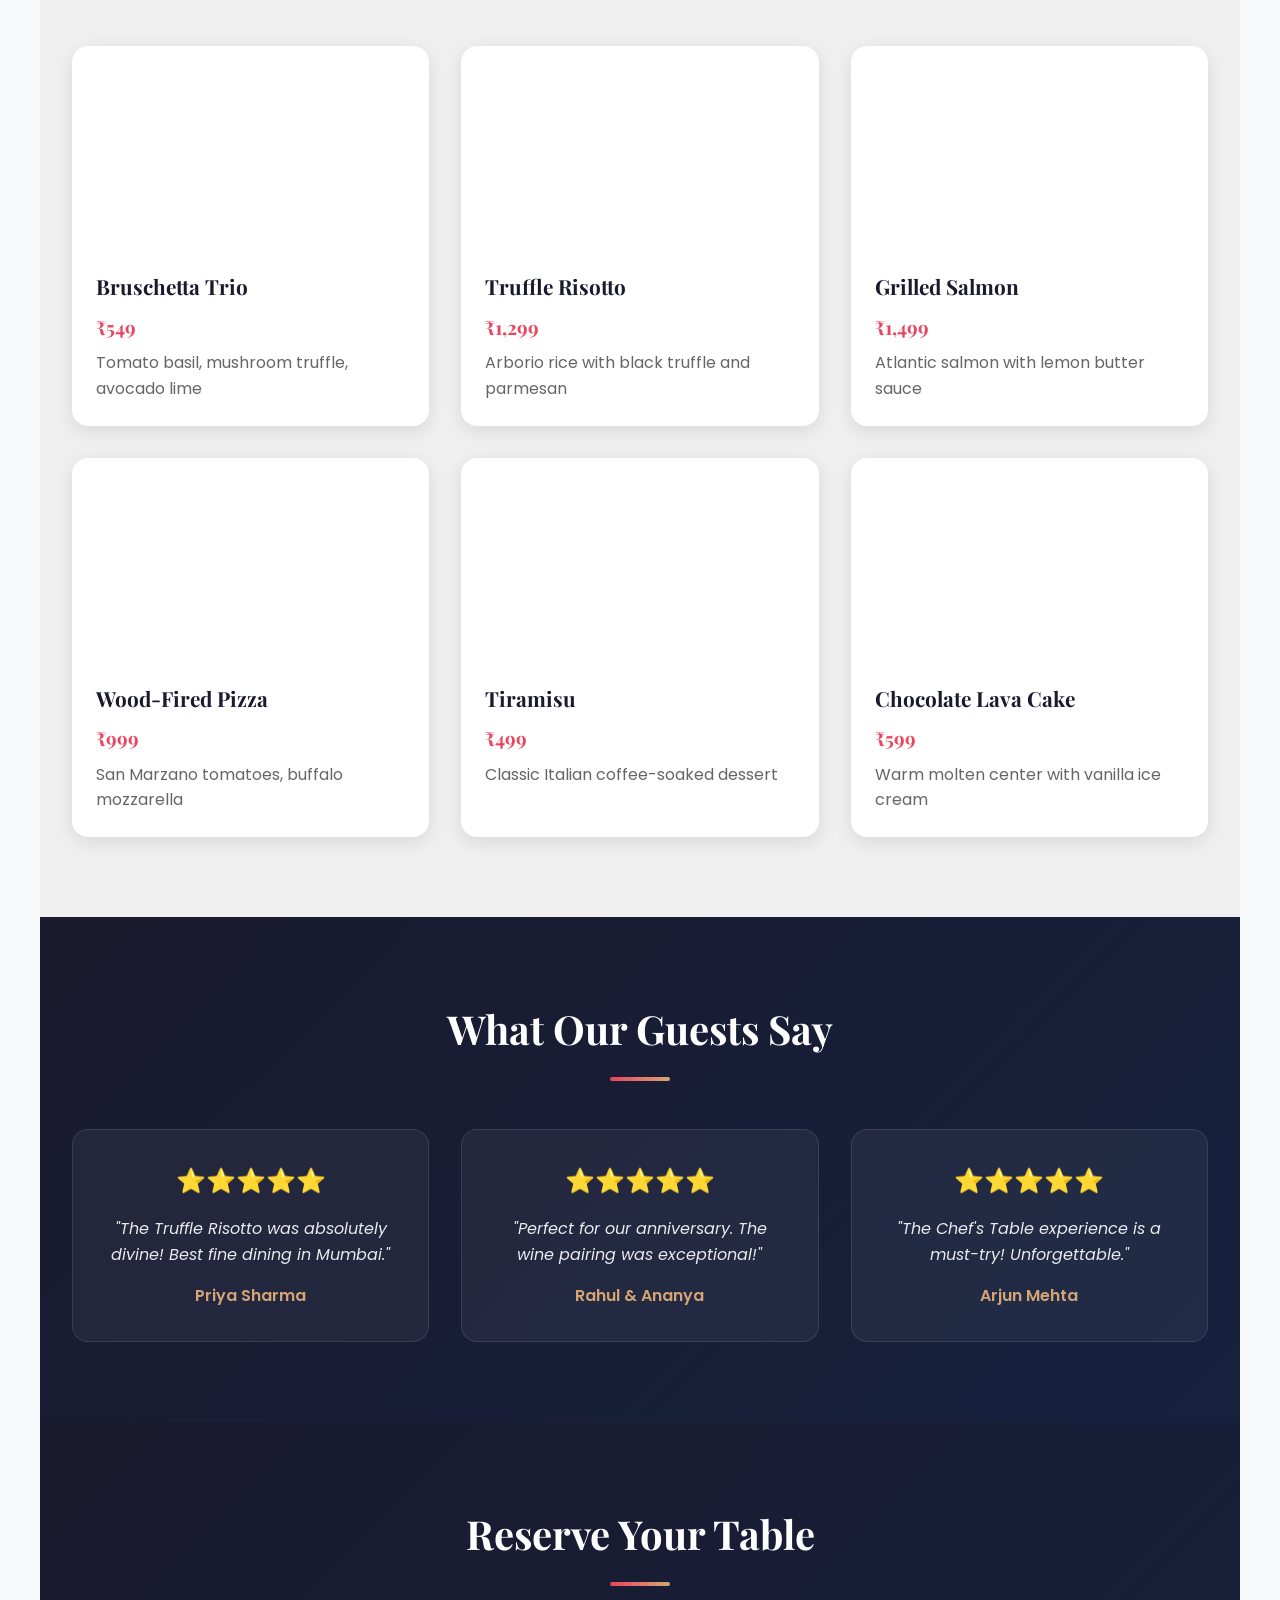
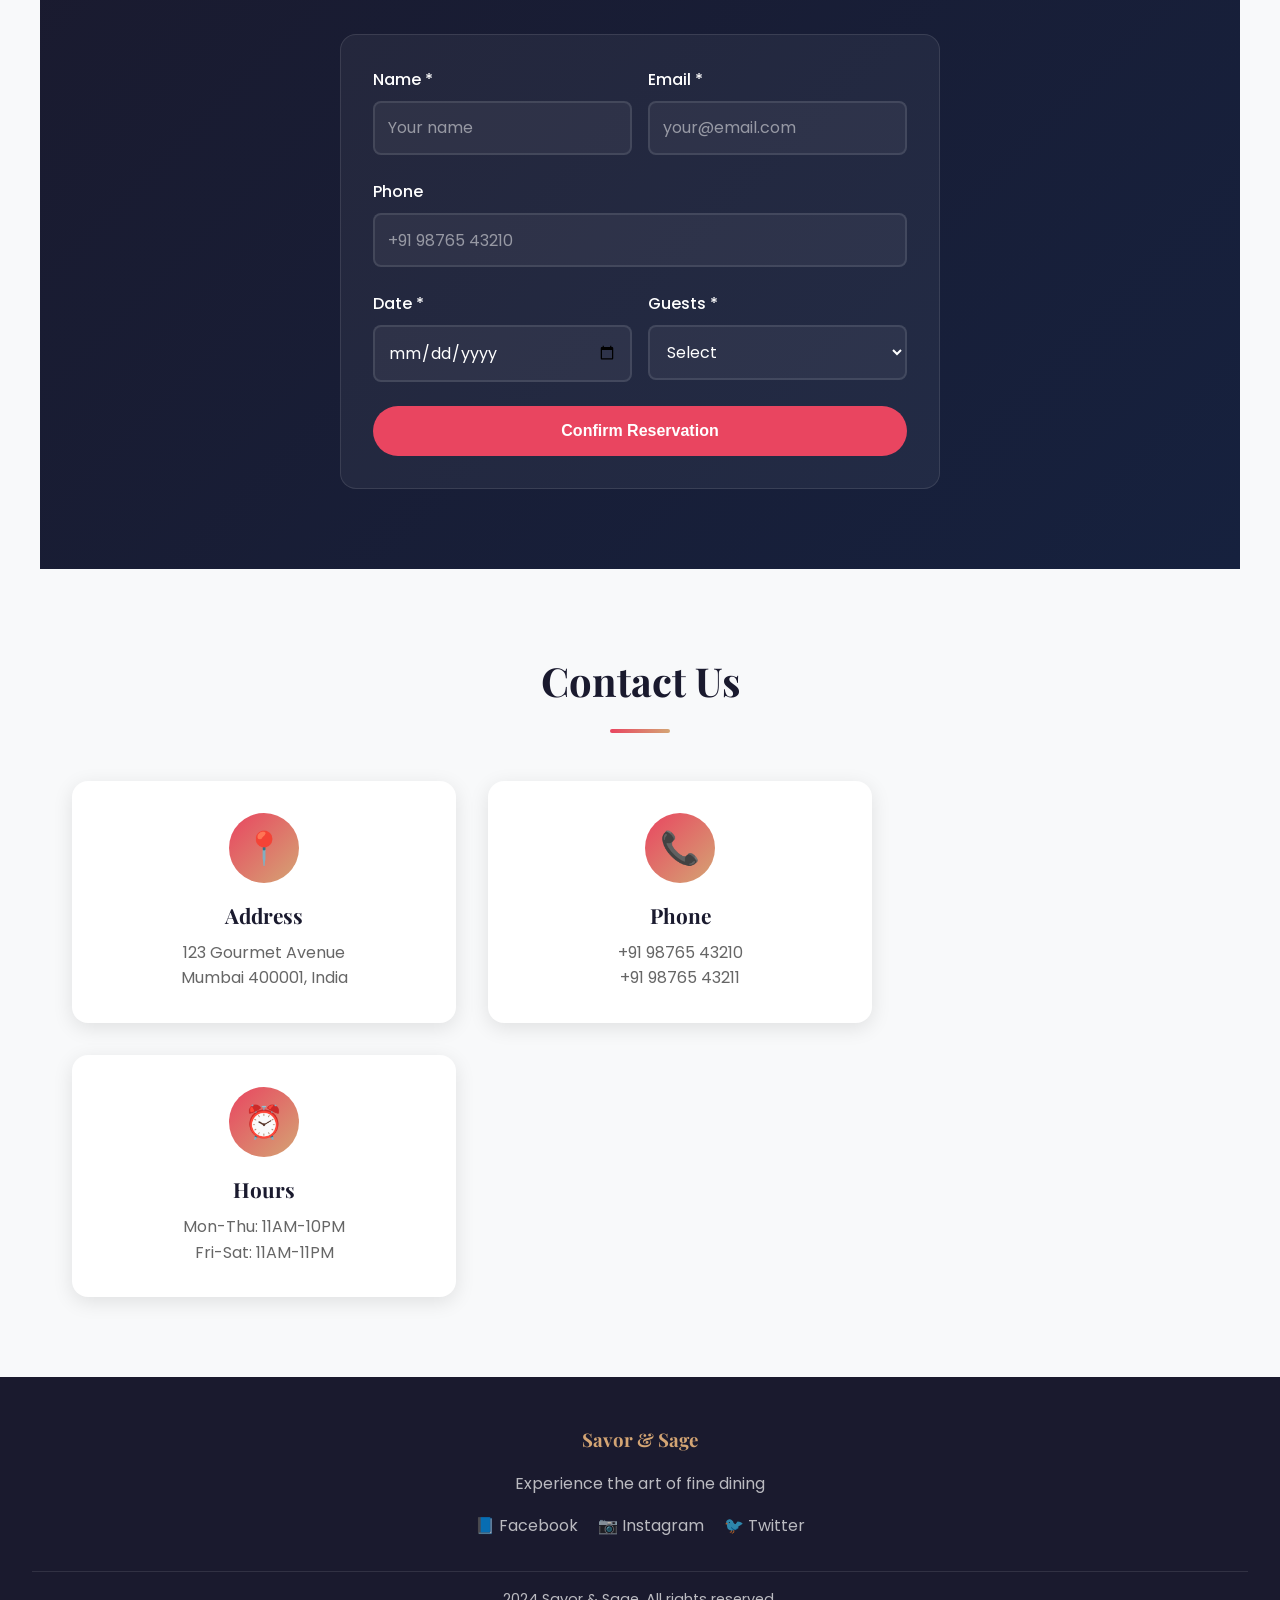
==== commit 8f3f9b9f: "Add files via upload" ====
--- a/index.html
+++ b/index.html
@@ -3,1131 +3,538 @@
 <head>
     <meta charset="UTF-8">
     <meta name="viewport" content="width=device-width, initial-scale=1.0">
-    <title>Savor & Sage | Fine Dining Restaurant</title>
-    <link rel="stylesheet" href="https://cdnjs.cloudflare.com/ajax/libs/font-awesome/6.4.0/css/all.min.css">
+    <title>Savor & Sage Restaurant</title>
+    <link href="https://fonts.googleapis.com/css2?family=Playfair+Display:wght@400;700&family=Poppins:wght@300;400;500;600&display=swap" rel="stylesheet">
     <style>
-        /* ============================================
-           SAVOR & SAGE - INLINE STYLES
-           All CSS in one file - no external dependencies!
-           ============================================ */
-
-        @import url('https://fonts.googleapis.com/css2?family=Playfair+Display:wght@400;700&family=Poppins:wght@300;400;500;600;700&display=swap');
-
-        *, *::before, *::after { margin: 0; padding: 0; box-sizing: border-box; }
-
-        :root {
-            --primary: #1a1a2e;
-            --accent: #e94560;
-            --gold: #d4a574;
-            --white: #ffffff;
-            --off-white: #f8f9fa;
-            --light-gray: #e9ecef;
-            --text: #2d3436;
-            --text-light: #636e72;
-        }
-
-        html { scroll-behavior: smooth; }
+        * { margin: 0; padding: 0; box-sizing: border-box; }
 
         body {
             font-family: 'Poppins', sans-serif;
             line-height: 1.6;
-            color: var(--text);
-            background-color: var(--off-white);
-            overflow-x: hidden;
-        }
-
-        h1, h2, h3, h4 { font-family: 'Playfair Display', serif; font-weight: 700; line-height: 1.2; }
-
-        /* LOADING SCREEN */
-        .loader {
+            color: #333;
+            background: #f8f9fa;
+        }
+
+        h1, h2, h3 { font-family: 'Playfair Display', serif; }
+
+        /* Navigation */
+        nav {
             position: fixed;
-            top: 0; left: 0;
-            width: 100%; height: 100%;
-            background: var(--primary);
+            top: 0; width: 100%;
+            background: rgba(26, 26, 46, 0.95);
+            backdrop-filter: blur(10px);
+            z-index: 1000;
+            padding: 1rem 2rem;
+        }
+
+        nav ul {
+            list-style: none;
             display: flex;
-            flex-direction: column;
-            align-items: center;
             justify-content: center;
-            z-index: 10000;
-            transition: opacity 0.8s ease, visibility 0.8s ease;
-        }
-        .loader.hidden { opacity: 0; visibility: hidden; }
-        .loader-logo {
-            font-family: 'Playfair Display', serif;
-            font-size: 2.5rem;
-            color: var(--gold);
-            margin-bottom: 1.5rem;
-            animation: pulse 2s ease-in-out infinite;
-        }
-        .loader-bar {
-            width: 180px;
-            height: 3px;
-            background: rgba(255,255,255,0.1);
-            border-radius: 3px;
-            overflow: hidden;
-        }
-        .loader-progress {
-            width: 0%; height: 100%;
-            background: linear-gradient(90deg, var(--gold), var(--accent));
-            border-radius: 3px;
-            animation: loadProgress 2s ease forwards;
-        }
-        @keyframes loadProgress { 0% { width: 0%; } 100% { width: 100%; } }
-        @keyframes pulse { 0%, 100% { opacity: 1; } 50% { opacity: 0.7; } }
-
-        /* NAVIGATION */
-        .navbar {
-            position: fixed;
-            top: 0; left: 0;
-            width: 100%;
-            padding: 1rem 0;
-            z-index: 1000;
-            transition: all 0.3s ease;
-            background: transparent;
-        }
-        .navbar.scrolled {
-            background: rgba(26, 26, 46, 0.95);
-            backdrop-filter: blur(20px);
-            padding: 0.6rem 0;
-            box-shadow: 0 4px 20px rgba(0,0,0,0.12);
-        }
-        .nav-container {
-            max-width: 1200px;
-            margin: 0 auto;
-            padding: 0 2rem;
-            display: flex;
-            justify-content: space-between;
-            align-items: center;
-        }
-        .logo {
-            font-family: 'Playfair Display', serif;
-            font-size: 1.6rem;
-            font-weight: 700;
-            color: var(--gold);
+            gap: 2rem;
+            flex-wrap: wrap;
+        }
+
+        nav a {
+            color: white;
             text-decoration: none;
-            display: flex;
-            align-items: center;
-            gap: 0.5rem;
-        }
-        .nav-links {
-            display: flex;
-            list-style: none;
-            gap: 2rem;
-            align-items: center;
-        }
-        .nav-links a {
-            color: var(--white);
-            text-decoration: none;
-            font-size: 0.9rem;
             font-weight: 500;
-            position: relative;
-            padding: 0.5rem 0;
-            transition: all 0.3s ease;
-        }
-        .nav-links a::after {
-            content: '';
-            position: absolute;
-            bottom: 0; left: 50%;
-            width: 0; height: 2px;
-            background: var(--gold);
-            transition: all 0.3s ease;
-            transform: translateX(-50%);
-        }
-        .nav-links a:hover::after,
-        .nav-links a.active::after { width: 100%; }
-        .nav-links a:hover { color: var(--gold); }
-        .nav-links a.active { color: var(--gold); }
-        .dark-mode-toggle {
-            background: none;
-            border: 2px solid var(--gold);
-            color: var(--gold);
-            width: 36px;
-            height: 36px;
-            border-radius: 50%;
-            cursor: pointer;
-            font-size: 1rem;
-            display: flex;
-            align-items: center;
-            justify-content: center;
-            transition: all 0.3s ease;
-        }
-        .dark-mode-toggle:hover {
-            background: var(--gold);
-            color: var(--primary);
-            transform: rotate(180deg);
-        }
-        .menu-toggle {
-            display: none;
-            flex-direction: column;
-            cursor: pointer;
-            gap: 5px;
-            z-index: 1001;
-        }
-        .menu-toggle span {
-            width: 25px; height: 3px;
-            background: var(--white);
-            border-radius: 3px;
-            transition: all 0.3s;
-        }
-
-        /* HERO */
+            transition: color 0.3s;
+        }
+
+        nav a:hover { color: #d4a574; }
+
+        /* Hero */
         .hero {
-            position: relative;
             height: 100vh;
-            min-height: 600px;
+            background: linear-gradient(rgba(0,0,0,0.6), rgba(0,0,0,0.6)),
+                        url('https://images.unsplash.com/photo-1517248135467-4c7edcad34c4?w=1920') center/cover;
             display: flex;
             align-items: center;
             justify-content: center;
             text-align: center;
-            color: var(--white);
-            overflow: hidden;
-            background: linear-gradient(rgba(26, 26, 46, 0.7), rgba(26, 26, 46, 0.5)),
-                        url('https://images.unsplash.com/photo-1517248135467-4c7edcad34c4?w=1920') center/cover;
-        }
-        .hero-content {
-            position: relative;
-            z-index: 2;
-            max-width: 800px;
-            padding: 0 2rem;
-            animation: fadeInUp 1s ease forwards;
-        }
-        .hero-badge {
+            color: white;
+            padding: 2rem;
+        }
+
+        .hero h1 {
+            font-size: clamp(2.5rem, 5vw, 4rem);
+            margin-bottom: 1rem;
+        }
+
+        .hero p {
+            font-size: 1.2rem;
+            margin-bottom: 2rem;
+            opacity: 0.9;
+        }
+
+        .btn {
             display: inline-block;
-            background: rgba(212, 165, 116, 0.2);
-            border: 1px solid var(--gold);
-            color: var(--gold);
-            padding: 0.4rem 1.2rem;
+            padding: 1rem 2rem;
+            background: #e94560;
+            color: white;
+            text-decoration: none;
             border-radius: 50px;
-            font-size: 0.85rem;
-            font-weight: 500;
-            letter-spacing: 2px;
-            text-transform: uppercase;
-            margin-bottom: 1.5rem;
-        }
-        .hero h1 {
-            font-size: clamp(2.5rem, 6vw, 5rem);
-            margin-bottom: 1rem;
-            text-shadow: 2px 4px 20px rgba(0,0,0,0.3);
-            line-height: 1.1;
-        }
-        .hero h1 span { color: var(--gold); display: block; }
-        .hero p {
-            font-size: clamp(1rem, 2vw, 1.3rem);
-            margin-bottom: 2rem;
-            color: rgba(255,255,255,0.9);
-            font-weight: 300;
-            max-width: 600px;
-            margin-left: auto;
-            margin-right: auto;
-        }
-        .hero-buttons {
-            display: flex;
-            gap: 1rem;
-            justify-content: center;
-            flex-wrap: wrap;
-        }
-
-        /* BUTTONS */
-        .btn {
-            display: inline-flex;
-            align-items: center;
-            gap: 0.5rem;
-            padding: 0.9rem 2rem;
-            border-radius: 50px;
-            text-decoration: none;
             font-weight: 600;
-            font-size: 0.9rem;
-            transition: all 0.3s ease;
+            transition: transform 0.3s, box-shadow 0.3s;
+            border: none;
             cursor: pointer;
-            border: none;
-            letter-spacing: 0.5px;
-        }
-        .btn-primary {
-            background: linear-gradient(135deg, var(--accent), #c73e54);
-            color: var(--white);
-            box-shadow: 0 4px 15px rgba(233, 69, 96, 0.4);
-        }
-        .btn-primary:hover {
+            font-size: 1rem;
+        }
+
+        .btn:hover {
             transform: translateY(-3px);
-            box-shadow: 0 8px 25px rgba(233, 69, 96, 0.5);
-        }
-        .btn-secondary {
+            box-shadow: 0 10px 30px rgba(233, 69, 96, 0.4);
+        }
+
+        .btn-outline {
             background: transparent;
-            color: var(--white);
-            border: 2px solid rgba(255,255,255,0.3);
-        }
-        .btn-secondary:hover {
-            background: rgba(255,255,255,0.1);
-            border-color: var(--gold);
-            color: var(--gold);
-        }
-
-        /* SECTIONS */
-        .section {
+            border: 2px solid white;
+            margin-left: 1rem;
+        }
+
+        .btn-outline:hover {
+            background: white;
+            color: #1a1a2e;
+        }
+
+        /* Sections */
+        section {
             padding: 5rem 2rem;
             max-width: 1200px;
             margin: 0 auto;
         }
-        .section-header {
+
+        .section-title {
             text-align: center;
+            font-size: 2.5rem;
             margin-bottom: 3rem;
-        }
-        .section-label {
-            display: inline-block;
-            color: var(--accent);
-            font-size: 0.8rem;
-            font-weight: 600;
-            letter-spacing: 3px;
-            text-transform: uppercase;
-            margin-bottom: 0.8rem;
-        }
-        .section-title {
-            font-size: clamp(1.8rem, 3vw, 2.5rem);
-            color: var(--text);
-            margin-bottom: 1rem;
-        }
+            color: #1a1a2e;
+        }
+
         .section-title::after {
             content: '';
             display: block;
             width: 60px;
             height: 4px;
-            background: linear-gradient(90deg, var(--accent), var(--gold));
+            background: linear-gradient(90deg, #e94560, #d4a574);
             margin: 1rem auto 0;
             border-radius: 2px;
         }
-        .section-subtitle {
-            color: var(--text-light);
-            font-size: 1rem;
-            max-width: 600px;
-            margin: 0 auto;
-        }
-
-        /* FEATURE CARDS */
-        .features-grid {
+
+        /* Cards */
+        .grid {
             display: grid;
-            grid-template-columns: repeat(auto-fit, minmax(280px, 1fr));
+            grid-template-columns: repeat(auto-fit, minmax(300px, 1fr));
             gap: 2rem;
         }
-        .feature-card {
-            background: var(--white);
-            padding: 2.5rem 1.5rem;
+
+        .card {
+            background: white;
             border-radius: 16px;
-            text-align: center;
-            transition: all 0.3s ease;
-            border: 1px solid rgba(0,0,0,0.05);
-            box-shadow: 0 2px 8px rgba(0,0,0,0.08);
-        }
-        .feature-card:hover {
-            transform: translateY(-10px);
-            box-shadow: 0 10px 40px rgba(0,0,0,0.15);
-        }
+            overflow: hidden;
+            box-shadow: 0 5px 20px rgba(0,0,0,0.1);
+            transition: transform 0.3s;
+        }
+
+        .card:hover { transform: translateY(-10px); }
+
+        .card-img {
+            height: 200px;
+            background-size: cover;
+            background-position: center;
+        }
+
+        .card-content {
+            padding: 1.5rem;
+        }
+
+        .card h3 {
+            font-size: 1.3rem;
+            margin-bottom: 0.5rem;
+            color: #1a1a2e;
+        }
+
+        .price {
+            color: #e94560;
+            font-weight: 700;
+            font-size: 1.2rem;
+            font-family: 'Playfair Display', serif;
+        }
+
+        .card p {
+            color: #666;
+            margin-top: 0.5rem;
+        }
+
+        /* Features */
         .feature-icon {
-            width: 70px; height: 70px;
-            background: linear-gradient(135deg, var(--accent), var(--gold));
+            width: 70px;
+            height: 70px;
+            background: linear-gradient(135deg, #e94560, #d4a574);
             border-radius: 50%;
             display: flex;
             align-items: center;
             justify-content: center;
-            font-size: 1.8rem;
-            margin: 0 auto 1.2rem;
-            color: var(--white);
-            box-shadow: 0 8px 20px rgba(233, 69, 96, 0.3);
-        }
-        .feature-card h3 {
-            font-size: 1.3rem;
-            margin-bottom: 0.8rem;
-            color: var(--text);
-        }
-        .feature-card p {
-            color: var(--text-light);
-            line-height: 1.7;
-            font-size: 0.95rem;
-        }
-
-        /* MENU ITEMS */
-        .menu-section {
-            background: linear-gradient(180deg, var(--off-white) 0%, var(--light-gray) 100%);
-        }
-        .menu-category { margin-bottom: 3rem; }
-        .menu-category-header {
-            display: flex;
-            align-items: center;
-            gap: 1rem;
-            margin-bottom: 1.5rem;
-            padding-bottom: 0.8rem;
-            border-bottom: 2px solid var(--light-gray);
-        }
-        .menu-category-header h3 { font-size: 1.8rem; color: var(--primary); }
-        .menu-grid {
-            display: grid;
-            grid-template-columns: repeat(auto-fit, minmax(280px, 1fr));
-            gap: 1.5rem;
-        }
-        .menu-item {
-            background: var(--white);
-            border-radius: 16px;
-            overflow: hidden;
-            box-shadow: 0 2px 8px rgba(0,0,0,0.08);
-            transition: all 0.3s ease;
-            position: relative;
-        }
-        .menu-item:hover {
-            transform: translateY(-8px);
-            box-shadow: 0 10px 40px rgba(0,0,0,0.15);
-        }
-        .menu-item-badge {
-            position: absolute;
-            top: 1rem; left: 1rem;
-            background: var(--accent);
-            color: var(--white);
-            padding: 0.3rem 0.8rem;
-            border-radius: 20px;
-            font-size: 0.75rem;
-            font-weight: 600;
-            text-transform: uppercase;
-            z-index: 2;
-        }
-        .menu-item-image {
-            height: 200px;
-            background-size: cover;
-            background-position: center;
-            position: relative;
-        }
-        .menu-item-content { padding: 1.5rem; }
-        .menu-item-header {
-            display: flex;
-            justify-content: space-between;
-            align-items: flex-start;
-            margin-bottom: 0.6rem;
-        }
-        .menu-item h4 {
-            font-size: 1.1rem;
-            color: var(--text);
-            flex: 1;
-        }
-        .menu-item .price {
-            color: var(--accent);
-            font-weight: 700;
-            font-size: 1.2rem;
-            font-family: 'Playfair Display', serif;
-        }
-        .menu-item p {
-            color: var(--text-light);
-            font-size: 0.9rem;
-            line-height: 1.6;
-        }
-        .menu-item-meta {
-            display: flex;
-            gap: 1rem;
-            margin-top: 0.8rem;
-            padding-top: 0.8rem;
-            border-top: 1px solid var(--light-gray);
-            font-size: 0.8rem;
-            color: var(--text-light);
-        }
-
-        /* TESTIMONIALS */
-        .testimonials-section {
-            background: linear-gradient(135deg, var(--primary) 0%, #16213e 100%);
-            color: var(--white);
-        }
-        .testimonials-section .section-title { color: white; }
+            font-size: 2rem;
+            margin: 0 auto 1rem;
+            color: white;
+        }
+
+        .feature-card {
+            text-align: center;
+            padding: 2rem;
+        }
+
+        /* Testimonials */
+        .testimonials {
+            background: linear-gradient(135deg, #1a1a2e, #16213e);
+            color: white;
+        }
+
+        .testimonials .section-title { color: white; }
+
         .testimonial-card {
             background: rgba(255,255,255,0.05);
             border: 1px solid rgba(255,255,255,0.1);
+            padding: 2rem;
             border-radius: 16px;
-            padding: 2.5rem 1.5rem;
             text-align: center;
         }
-        .testimonial-stars {
-            color: var(--gold);
-            font-size: 1.3rem;
-            margin-bottom: 1.2rem;
-            letter-spacing: 4px;
-        }
+
+        .stars { color: #d4a574; font-size: 1.5rem; margin-bottom: 1rem; }
+
         .testimonial-text {
+            font-style: italic;
+            margin-bottom: 1rem;
+            opacity: 0.9;
+        }
+
+        .author { color: #d4a574; font-weight: 600; }
+
+        /* Form */
+        .form-section {
+            background: linear-gradient(135deg, #1a1a2e, #16213e);
+            color: white;
+        }
+
+        .form-section .section-title { color: white; }
+
+        form {
+            max-width: 600px;
+            margin: 0 auto;
+            background: rgba(255,255,255,0.05);
+            padding: 2rem;
+            border-radius: 16px;
+            border: 1px solid rgba(255,255,255,0.1);
+        }
+
+        .form-group {
+            margin-bottom: 1.5rem;
+        }
+
+        label {
+            display: block;
+            margin-bottom: 0.5rem;
+            font-weight: 500;
+        }
+
+        input, select, textarea {
+            width: 100%;
+            padding: 0.8rem;
+            border: 2px solid rgba(255,255,255,0.1);
+            border-radius: 8px;
+            background: rgba(255,255,255,0.05);
+            color: white;
             font-size: 1rem;
-            font-style: italic;
-            line-height: 1.7;
-            margin-bottom: 1.5rem;
-            color: rgba(255,255,255,0.9);
-        }
-        .testimonial-author {
-            color: var(--gold);
-            font-weight: 600;
-            font-size: 1rem;
-        }
-        .testimonial-date {
-            font-size: 0.8rem;
-            color: rgba(255,255,255,0.5);
-            margin-top: 0.3rem;
-        }
-
-        /* STATS */
-        .stats-grid {
-            display: grid;
-            grid-template-columns: repeat(auto-fit, minmax(180px, 1fr));
-            gap: 1.5rem;
-            margin-top: 2rem;
-        }
-        .stat-item {
+            font-family: 'Poppins', sans-serif;
+        }
+
+        input::placeholder, textarea::placeholder { color: rgba(255,255,255,0.5); }
+
+        input:focus, select:focus, textarea:focus {
+            outline: none;
+            border-color: #d4a574;
+        }
+
+        /* Footer */
+        footer {
+            background: #1a1a2e;
+            color: rgba(255,255,255,0.7);
+            padding: 3rem 2rem 1rem;
             text-align: center;
-            padding: 1.5rem;
-            background: var(--white);
-            border-radius: 16px;
-            box-shadow: 0 2px 8px rgba(0,0,0,0.08);
-            transition: all 0.3s ease;
-        }
-        .stat-item:hover {
-            transform: translateY(-5px);
-            box-shadow: 0 4px 20px rgba(0,0,0,0.12);
-        }
-        .stat-number {
-            font-size: 2.5rem;
-            font-weight: 700;
-            color: var(--accent);
-            font-family: 'Playfair Display', serif;
-        }
-        .stat-label {
-            color: var(--text-light);
-            font-size: 0.9rem;
-            margin-top: 0.3rem;
-        }
-
-        /* FOOTER */
-        .footer {
-            background: var(--primary);
-            color: rgba(255,255,255,0.8);
-            padding: 4rem 2rem 1.5rem;
-        }
-        .footer::before {
-            content: '';
-            display: block;
-            width: 100%;
-            height: 4px;
-            background: linear-gradient(90deg, var(--accent), var(--gold), var(--accent));
-        }
-        .footer-content {
-            max-width: 1200px;
-            margin: 0 auto;
-            display: grid;
-            grid-template-columns: repeat(auto-fit, minmax(250px, 1fr));
-            gap: 2rem;
-            margin-bottom: 2rem;
-        }
-        .footer-section h4 {
-            color: var(--gold);
-            margin-bottom: 1.2rem;
-            font-size: 1.2rem;
-            padding-bottom: 0.6rem;
-            border-bottom: 2px solid var(--accent);
-            display: inline-block;
-        }
-        .footer-section p,
-        .footer-section a {
+        }
+
+        footer h3 {
+            color: #d4a574;
+            margin-bottom: 1rem;
+        }
+
+        footer a {
             color: rgba(255,255,255,0.7);
             text-decoration: none;
-            line-height: 1.8;
+            margin: 0 0.5rem;
+        }
+
+        footer a:hover { color: #d4a574; }
+
+        .footer-bottom {
+            border-top: 1px solid rgba(255,255,255,0.1);
+            padding-top: 1rem;
+            margin-top: 2rem;
             font-size: 0.9rem;
         }
-        .footer-section a:hover { color: var(--gold); }
-        .footer-social {
-            display: flex;
-            gap: 0.8rem;
-            margin-top: 1rem;
-        }
-        .footer-social a {
-            width: 36px; height: 36px;
-            background: rgba(255,255,255,0.1);
-            border-radius: 50%;
-            display: flex;
-            align-items: center;
-            justify-content: center;
-            font-size: 1.2rem;
-            transition: all 0.3s ease;
-        }
-        .footer-social a:hover {
-            background: var(--accent);
-            transform: translateY(-3px);
-        }
-        .footer-bottom {
-            max-width: 1200px;
-            margin: 0 auto;
-            padding-top: 1.5rem;
-            border-top: 1px solid rgba(255,255,255,0.1);
-            text-align: center;
-            color: rgba(255,255,255,0.5);
-            font-size: 0.85rem;
-        }
-
-        /* FLOATING BUTTON */
-        .floating-book {
-            position: fixed;
-            bottom: 1.5rem; right: 1.5rem;
-            background: linear-gradient(135deg, var(--accent), #c73e54);
-            color: var(--white);
-            padding: 0.8rem 1.5rem;
-            border-radius: 50px;
-            text-decoration: none;
-            font-weight: 600;
-            box-shadow: 0 5px 20px rgba(233, 69, 96, 0.4);
-            z-index: 999;
-            transition: all 0.3s ease;
-            display: flex;
-            align-items: center;
-            gap: 0.5rem;
-            font-size: 0.9rem;
-        }
-        .floating-book:hover {
-            transform: translateY(-5px) scale(1.05);
-            box-shadow: 0 10px 30px rgba(233, 69, 96, 0.5);
-        }
-
-        /* ANIMATIONS */
-        @keyframes fadeInUp {
-            from { opacity: 0; transform: translateY(40px); }
-            to { opacity: 1; transform: translateY(0); }
-        }
-        .animate-on-scroll {
+
+        /* Mobile */
+        @media (max-width: 768px) {
+            nav ul { gap: 1rem; font-size: 0.9rem; }
+            .hero h1 { font-size: 2rem; }
+            .btn-outline { margin-left: 0; margin-top: 1rem; }
+            section { padding: 3rem 1rem; }
+            .grid { grid-template-columns: 1fr; }
+        }
+
+        /* Scroll animation */
+        .animate {
             opacity: 0;
-            transform: translateY(40px);
-            transition: opacity 0.8s ease, transform 0.8s ease;
-        }
-        .animate-on-scroll.visible {
+            transform: translateY(30px);
+            transition: opacity 0.6s, transform 0.6s;
+        }
+
+        .animate.visible {
             opacity: 1;
             transform: translateY(0);
-        }
-
-        /* RESPONSIVE */
-        @media (max-width: 768px) {
-            .menu-toggle { display: flex; }
-            .nav-links {
-                display: none;
-                position: fixed;
-                top: 0; left: 0;
-                width: 100%; height: 100vh;
-                background: rgba(26, 26, 46, 0.98);
-                flex-direction: column;
-                justify-content: center;
-                align-items: center;
-                gap: 1.5rem;
-                z-index: 1000;
-            }
-            .nav-links.active { display: flex; }
-            .nav-links a { font-size: 1.2rem; }
-            .hero h1 { font-size: 2.2rem; }
-            .hero-buttons { flex-direction: column; align-items: center; }
-            .btn { width: 100%; max-width: 280px; justify-content: center; }
-            .section { padding: 3rem 1.5rem; }
-            .features-grid { grid-template-columns: 1fr; }
-            .menu-grid { grid-template-columns: 1fr; }
-            .stats-grid { grid-template-columns: repeat(2, 1fr); }
-            .footer-content { grid-template-columns: 1fr; }
-            .floating-book { bottom: 1rem; right: 1rem; padding: 0.7rem 1.2rem; font-size: 0.85rem; }
         }
     </style>
 <base target="_blank">
 </head>
 <body>
-    <!-- Loading Screen -->
-    <div class="loader" id="loader">
-        <div class="loader-logo">🍽️ Savor & Sage</div>
-        <div class="loader-bar">
-            <div class="loader-progress"></div>
-        </div>
-    </div>
-
     <!-- Navigation -->
-    <nav class="navbar" id="navbar">
-        <div class="nav-container">
-            <a href="#" class="logo">🍽️ Savor & Sage</a>
-            <ul class="nav-links" id="navLinks">
-                <li><a href="#home" class="active">Home</a></li>
-                <li><a href="#menu">Menu</a></li>
-                <li><a href="#testimonials">Reviews</a></li>
-                <li><a href="#stats">About</a></li>
-                <li><a href="#contact">Contact</a></li>
-                <li><button class="dark-mode-toggle" onclick="toggleDarkMode()" title="Toggle Dark Mode">🌙</button></li>
-            </ul>
-            <div class="menu-toggle" id="menuToggle" onclick="toggleMenu()">
-                <span></span>
-                <span></span>
-                <span></span>
-            </div>
-        </div>
+    <nav>
+        <ul>
+            <li><a href="#home">Home</a></li>
+            <li><a href="#menu">Menu</a></li>
+            <li><a href="#reviews">Reviews</a></li>
+            <li><a href="#reserve">Reserve</a></li>
+            <li><a href="#contact">Contact</a></li>
+        </ul>
     </nav>
 
-    <!-- Hero Section -->
+    <!-- Hero -->
     <section class="hero" id="home">
-        <div class="hero-content">
-            <div class="hero-badge">✨ Award Winning Cuisine</div>
-            <h1>Welcome to <span>Savor & Sage</span></h1>
-            <p>Where Every Bite Tells a Story. Experience the art of fine dining with our chef-crafted dishes and elegant ambiance.</p>
-            <div class="hero-buttons">
-                <a href="#reservation" class="btn btn-primary">📅 Book a Table</a>
-                <a href="#menu" class="btn btn-secondary">📖 View Menu</a>
-            </div>
+        <div>
+            <h1>Savor & Sage</h1>
+            <p>Where Every Bite Tells a Story</p>
+            <a href="#reserve" class="btn">Book a Table</a>
+            <a href="#menu" class="btn btn-outline">View Menu</a>
         </div>
     </section>
 
-    <!-- Features Section -->
-    <section class="section" id="features">
-        <div class="section-header animate-on-scroll">
-            <div class="section-label">Why Choose Us</div>
-            <h2 class="section-title">An Unforgettable Experience</h2>
-            <p class="section-subtitle">We combine culinary excellence with impeccable service to create moments you'll cherish forever.</p>
-        </div>
-        <div class="features-grid">
-            <div class="feature-card animate-on-scroll">
+    <!-- Features -->
+    <section id="features">
+        <h2 class="section-title">Why Choose Us</h2>
+        <div class="grid">
+            <div class="card feature-card animate">
                 <div class="feature-icon">🥗</div>
                 <h3>Fresh Ingredients</h3>
-                <p>We source the finest local and organic ingredients daily to ensure every dish is bursting with flavor and nutrition.</p>
-            </div>
-            <div class="feature-card animate-on-scroll">
+                <p>Locally sourced organic ingredients for the best flavors</p>
+            </div>
+            <div class="card feature-card animate">
                 <div class="feature-icon">👨‍🍳</div>
                 <h3>Expert Chefs</h3>
-                <p>Our award-winning culinary team brings decades of experience from Michelin-starred kitchens around the world.</p>
-            </div>
-            <div class="feature-card animate-on-scroll">
+                <p>Michelin-starred experience in every dish</p>
+            </div>
+            <div class="card feature-card animate">
                 <div class="feature-icon">🍷</div>
                 <h3>Curated Wine</h3>
-                <p>Explore our extensive wine collection featuring over 200 labels from renowned vineyards across the globe.</p>
+                <p>Over 200 premium labels from around the world</p>
             </div>
         </div>
     </section>
 
-    <!-- Menu Section -->
-    <section class="section menu-section" id="menu">
-        <div class="section-header animate-on-scroll">
-            <div class="section-label">Chef's Selection</div>
-            <h2 class="section-title">Signature Dishes</h2>
-            <p class="section-subtitle">Handpicked favorites from our kitchen to your table.</p>
-        </div>
-
-        <!-- Appetizers -->
-        <div class="menu-category">
-            <div class="menu-category-header animate-on-scroll">
-                <span style="font-size: 1.8rem;">🥖</span>
-                <h3>Appetizers</h3>
-            </div>
-            <div class="menu-grid">
-                <div class="menu-item animate-on-scroll">
-                    <div class="menu-item-image" style="background-image: url('https://images.unsplash.com/photo-1541529086526-db283c563270?w=400');"></div>
-                    <div class="menu-item-content">
-                        <div class="menu-item-header">
-                            <h4>Bruschetta Trio</h4>
-                            <span class="price">₹549</span>
-                        </div>
-                        <p>Tomato basil, mushroom truffle, and avocado lime on toasted sourdough</p>
-                        <div class="menu-item-meta">
-                            <span>🌿 Veg</span>
-                            <span>⏱️ 10 min</span>
-                        </div>
-                    </div>
-                </div>
-                <div class="menu-item animate-on-scroll">
-                    <div class="menu-item-badge">Popular</div>
-                    <div class="menu-item-image" style="background-image: url('https://images.unsplash.com/photo-1626645738196-c2a7c87a8f58?w=400');"></div>
-                    <div class="menu-item-content">
-                        <div class="menu-item-header">
-                            <h4>Calamari Fritti</h4>
-                            <span class="price">₹649</span>
-                        </div>
-                        <p>Crispy fried squid with lemon aioli and marinara sauce</p>
-                        <div class="menu-item-meta">
-                            <span>🦑 Seafood</span>
-                            <span>⏱️ 12 min</span>
-                        </div>
-                    </div>
-                </div>
-            </div>
-        </div>
-
-        <!-- Main Courses -->
-        <div class="menu-category">
-            <div class="menu-category-header animate-on-scroll">
-                <span style="font-size: 1.8rem;">🍝</span>
-                <h3>Main Courses</h3>
-            </div>
-            <div class="menu-grid">
-                <div class="menu-item animate-on-scroll">
-                    <div class="menu-item-badge">Chef's Pick</div>
-                    <div class="menu-item-image" style="background-image: url('https://images.unsplash.com/photo-1544025162-d76694265947?w=400');"></div>
-                    <div class="menu-item-content">
-                        <div class="menu-item-header">
-                            <h4>Truffle Risotto</h4>
-                            <span class="price">₹1,299</span>
-                        </div>
-                        <p>Creamy arborio rice with black truffle, parmesan, and wild mushrooms</p>
-                        <div class="menu-item-meta">
-                            <span>🌿 Veg</span>
-                            <span>⏱️ 25 min</span>
-                        </div>
-                    </div>
-                </div>
-                <div class="menu-item animate-on-scroll">
-                    <div class="menu-item-image" style="background-image: url('https://images.unsplash.com/photo-1467003909585-2f8a72700288?w=400');"></div>
-                    <div class="menu-item-content">
-                        <div class="menu-item-header">
-                            <h4>Grilled Salmon</h4>
-                            <span class="price">₹1,499</span>
-                        </div>
-                        <p>Atlantic salmon with lemon butter, asparagus, and quinoa</p>
-                        <div class="menu-item-meta">
-                            <span>🐟 Seafood</span>
-                            <span>⏱️ 30 min</span>
-                        </div>
-                    </div>
-                </div>
-                <div class="menu-item animate-on-scroll">
-                    <div class="menu-item-image" style="background-image: url('https://images.unsplash.com/photo-1565299624946-b28f40a0ae38?w=400');"></div>
-                    <div class="menu-item-content">
-                        <div class="menu-item-header">
-                            <h4>Wood-Fired Pizza</h4>
-                            <span class="price">₹999</span>
-                        </div>
-                        <p>San Marzano tomatoes, buffalo mozzarella, fresh basil</p>
-                        <div class="menu-item-meta">
-                            <span>🌿 Veg</span>
-                            <span>⏱️ 15 min</span>
-                        </div>
-                    </div>
-                </div>
-            </div>
-        </div>
-
-        <!-- Desserts -->
-        <div class="menu-category">
-            <div class="menu-category-header animate-on-scroll">
-                <span style="font-size: 1.8rem;">🍰</span>
-                <h3>Desserts</h3>
-            </div>
-            <div class="menu-grid">
-                <div class="menu-item animate-on-scroll">
-                    <div class="menu-item-image" style="background-image: url('https://images.unsplash.com/photo-1571877227200-a0d98ea607e9?w=400');"></div>
-                    <div class="menu-item-content">
-                        <div class="menu-item-header">
-                            <h4>Tiramisu</h4>
-                            <span class="price">₹499</span>
-                        </div>
-                        <p>Classic Italian coffee-soaked ladyfingers with mascarpone cream</p>
-                        <div class="menu-item-meta">
-                            <span>🍰 Classic</span>
-                            <span>⏱️ 5 min</span>
-                        </div>
-                    </div>
-                </div>
-                <div class="menu-item animate-on-scroll">
-                    <div class="menu-item-badge">Popular</div>
-                    <div class="menu-item-image" style="background-image: url('https://images.unsplash.com/photo-1551024601-bec78aea704b?w=400');"></div>
-                    <div class="menu-item-content">
-                        <div class="menu-item-header">
-                            <h4>Chocolate Lava Cake</h4>
-                            <span class="price">₹599</span>
-                        </div>
-                        <p>Warm molten center with vanilla bean ice cream and raspberry coulis</p>
-                        <div class="menu-item-meta">
-                            <span>🍫 Chocolate</span>
-                            <span>⏱️ 12 min</span>
-                        </div>
-                    </div>
+    <!-- Menu -->
+    <section id="menu" style="background: #f0f0f0;">
+        <h2 class="section-title">Our Menu</h2>
+        <div class="grid">
+            <div class="card animate">
+                <div class="card-img" style="background-image: url('https://images.unsplash.com/photo-1541529086526-db283c563270?w=400');"></div>
+                <div class="card-content">
+                    <h3>Bruschetta Trio</h3>
+                    <span class="price">₹549</span>
+                    <p>Tomato basil, mushroom truffle, avocado lime</p>
+                </div>
+            </div>
+            <div class="card animate">
+                <div class="card-img" style="background-image: url('https://images.unsplash.com/photo-1544025162-d76694265947?w=400');"></div>
+                <div class="card-content">
+                    <h3>Truffle Risotto</h3>
+                    <span class="price">₹1,299</span>
+                    <p>Arborio rice with black truffle and parmesan</p>
+                </div>
+            </div>
+            <div class="card animate">
+                <div class="card-img" style="background-image: url('https://images.unsplash.com/photo-1467003909585-2f8a72700288?w=400');"></div>
+                <div class="card-content">
+                    <h3>Grilled Salmon</h3>
+                    <span class="price">₹1,499</span>
+                    <p>Atlantic salmon with lemon butter sauce</p>
+                </div>
+            </div>
+            <div class="card animate">
+                <div class="card-img" style="background-image: url('https://images.unsplash.com/photo-1565299624946-b28f40a0ae38?w=400');"></div>
+                <div class="card-content">
+                    <h3>Wood-Fired Pizza</h3>
+                    <span class="price">₹999</span>
+                    <p>San Marzano tomatoes, buffalo mozzarella</p>
+                </div>
+            </div>
+            <div class="card animate">
+                <div class="card-img" style="background-image: url('https://images.unsplash.com/photo-1571877227200-a0d98ea607e9?w=400');"></div>
+                <div class="card-content">
+                    <h3>Tiramisu</h3>
+                    <span class="price">₹499</span>
+                    <p>Classic Italian coffee-soaked dessert</p>
+                </div>
+            </div>
+            <div class="card animate">
+                <div class="card-img" style="background-image: url('https://images.unsplash.com/photo-1551024601-bec78aea704b?w=400');"></div>
+                <div class="card-content">
+                    <h3>Chocolate Lava Cake</h3>
+                    <span class="price">₹599</span>
+                    <p>Warm molten center with vanilla ice cream</p>
                 </div>
             </div>
         </div>
     </section>
 
-    <!-- Testimonials Section -->
-    <section class="section testimonials-section" id="testimonials">
-        <div class="section-header animate-on-scroll">
-            <div class="section-label" style="color: var(--gold);">Testimonials</div>
-            <h2 class="section-title" style="color: white;">What Our Guests Say</h2>
-        </div>
-        <div class="features-grid">
-            <div class="testimonial-card animate-on-scroll">
-                <div class="testimonial-stars">⭐⭐⭐⭐⭐</div>
-                <p class="testimonial-text">"The Truffle Risotto was absolutely divine! Best fine dining experience in Mumbai. The ambiance is perfect for date nights."</p>
-                <div class="testimonial-author">Priya Sharma</div>
-                <div class="testimonial-date">Visited 3 days ago</div>
-            </div>
-            <div class="testimonial-card animate-on-scroll">
-                <div class="testimonial-stars">⭐⭐⭐⭐⭐</div>
-                <p class="testimonial-text">"We celebrated our anniversary here and the staff made it so special. The wine pairing was exceptional!"</p>
-                <div class="testimonial-author">Rahul & Ananya</div>
-                <div class="testimonial-date">Visited 1 week ago</div>
-            </div>
-            <div class="testimonial-card animate-on-scroll">
-                <div class="testimonial-stars">⭐⭐⭐⭐⭐</div>
-                <p class="testimonial-text">"The Chef's Table experience is a must-try! Watching the chef prepare our meal was unforgettable."</p>
-                <div class="testimonial-author">Arjun Mehta</div>
-                <div class="testimonial-date">Visited 2 weeks ago</div>
+    <!-- Testimonials -->
+    <section class="testimonials" id="reviews">
+        <h2 class="section-title">What Our Guests Say</h2>
+        <div class="grid">
+            <div class="testimonial-card animate">
+                <div class="stars">⭐⭐⭐⭐⭐</div>
+                <p class="testimonial-text">"The Truffle Risotto was absolutely divine! Best fine dining in Mumbai."</p>
+                <p class="author">Priya Sharma</p>
+            </div>
+            <div class="testimonial-card animate">
+                <div class="stars">⭐⭐⭐⭐⭐</div>
+                <p class="testimonial-text">"Perfect for our anniversary. The wine pairing was exceptional!"</p>
+                <p class="author">Rahul & Ananya</p>
+            </div>
+            <div class="testimonial-card animate">
+                <div class="stars">⭐⭐⭐⭐⭐</div>
+                <p class="testimonial-text">"The Chef's Table experience is a must-try! Unforgettable."</p>
+                <p class="author">Arjun Mehta</p>
             </div>
         </div>
     </section>
 
-    <!-- Stats Section -->
-    <section class="section" id="stats">
-        <div class="section-header animate-on-scroll">
-            <div class="section-label">Our Journey</div>
-            <h2 class="section-title">Numbers That Matter</h2>
-        </div>
-        <div class="stats-grid">
-            <div class="stat-item animate-on-scroll">
-                <div class="stat-number" data-target="5000">0</div>
-                <div class="stat-label">Happy Guests</div>
-            </div>
-            <div class="stat-item animate-on-scroll">
-                <div class="stat-number" data-target="50">0</div>
-                <div class="stat-label">Signature Dishes</div>
-            </div>
-            <div class="stat-item animate-on-scroll">
-                <div class="stat-number" data-target="15">0</div>
-                <div class="stat-label">Expert Chefs</div>
-            </div>
-            <div class="stat-item animate-on-scroll">
-                <div class="stat-number" data-target="8">0</div>
-                <div class="stat-label">Years of Excellence</div>
-            </div>
+    <!-- Reservation Form -->
+    <section class="form-section" id="reserve">
+        <h2 class="section-title">Reserve Your Table</h2>
+        <form id="reservationForm">
+            <div style="display: grid; grid-template-columns: 1fr 1fr; gap: 1rem;">
+                <div class="form-group">
+                    <label>Name *</label>
+                    <input type="text" required placeholder="Your name">
+                </div>
+                <div class="form-group">
+                    <label>Email *</label>
+                    <input type="email" required placeholder="your@email.com">
+                </div>
+            </div>
+            <div class="form-group">
+                <label>Phone</label>
+                <input type="tel" placeholder="+91 98765 43210">
+            </div>
+            <div style="display: grid; grid-template-columns: 1fr 1fr; gap: 1rem;">
+                <div class="form-group">
+                    <label>Date *</label>
+                    <input type="date" required>
+                </div>
+                <div class="form-group">
+                    <label>Guests *</label>
+                    <select required>
+                        <option value="">Select</option>
+                        <option>1 Person</option>
+                        <option>2 People</option>
+                        <option>3-4 People</option>
+                        <option>5+ People</option>
+                    </select>
+                </div>
+            </div>
+            <button type="submit" class="btn" style="width: 100%;">Confirm Reservation</button>
+        </form>
+        <div id="successMsg" style="display: none; background: #27ae60; color: white; padding: 1.5rem; border-radius: 12px; margin-top: 1.5rem; text-align: center;">
+            <h3>🎉 Reservation Confirmed!</h3>
+            <p>Thank you! We'll send you a confirmation email.</p>
         </div>
     </section>
 
-    <!-- Reservation Section -->
-    <section class="section" id="reservation" style="background: linear-gradient(135deg, var(--primary) 0%, #16213e 100%); color: white;">
-        <div class="section-header animate-on-scroll">
-            <div class="section-label" style="color: var(--gold);">Book Now</div>
-            <h2 class="section-title" style="color: white;">Reserve Your Table</h2>
-            <p class="section-subtitle" style="color: rgba(255,255,255,0.8);">Secure your spot for an unforgettable dining experience.</p>
-        </div>
-        <div style="max-width: 600px; margin: 0 auto; background: rgba(255,255,255,0.05); padding: 2rem; border-radius: 16px; border: 1px solid rgba(255,255,255,0.1);">
-            <form id="reservationForm" onsubmit="handleReservation(event)">
-                <div style="display: grid; grid-template-columns: 1fr 1fr; gap: 1rem; margin-bottom: 1rem;">
-                    <div>
-                        <label style="display: block; margin-bottom: 0.5rem; font-size: 0.9rem;">Full Name *</label>
-                        <input type="text" required style="width: 100%; padding: 0.8rem; border: 2px solid rgba(255,255,255,0.1); border-radius: 8px; background: rgba(255,255,255,0.05); color: white; font-size: 0.9rem;">
-                    </div>
-                    <div>
-                        <label style="display: block; margin-bottom: 0.5rem; font-size: 0.9rem;">Email *</label>
-                        <input type="email" required style="width: 100%; padding: 0.8rem; border: 2px solid rgba(255,255,255,0.1); border-radius: 8px; background: rgba(255,255,255,0.05); color: white; font-size: 0.9rem;">
-                    </div>
-                </div>
-                <div style="margin-bottom: 1rem;">
-                    <label style="display: block; margin-bottom: 0.5rem; font-size: 0.9rem;">Phone</label>
-                    <input type="tel" placeholder="+91 98765 43210" style="width: 100%; padding: 0.8rem; border: 2px solid rgba(255,255,255,0.1); border-radius: 8px; background: rgba(255,255,255,0.05); color: white; font-size: 0.9rem;">
-                </div>
-                <div style="display: grid; grid-template-columns: 1fr 1fr; gap: 1rem; margin-bottom: 1rem;">
-                    <div>
-                        <label style="display: block; margin-bottom: 0.5rem; font-size: 0.9rem;">Date *</label>
-                        <input type="date" required style="width: 100%; padding: 0.8rem; border: 2px solid rgba(255,255,255,0.1); border-radius: 8px; background: rgba(255,255,255,0.05); color: white; font-size: 0.9rem;">
-                    </div>
-                    <div>
-                        <label style="display: block; margin-bottom: 0.5rem; font-size: 0.9rem;">Guests *</label>
-                        <select required style="width: 100%; padding: 0.8rem; border: 2px solid rgba(255,255,255,0.1); border-radius: 8px; background: rgba(255,255,255,0.05); color: white; font-size: 0.9rem;">
-                            <option value="">Select</option>
-                            <option>1 Person</option>
-                            <option>2 People</option>
-                            <option>3 People</option>
-                            <option>4 People</option>
-                            <option>5+ People</option>
-                        </select>
-                    </div>
-                </div>
-                <button type="submit" class="btn btn-primary" style="width: 100%; justify-content: center; margin-top: 1rem;">✨ Confirm Reservation</button>
-            </form>
-            <div id="successMessage" style="display: none; background: linear-gradient(135deg, #27ae60, #2ecc71); color: white; padding: 1.5rem; border-radius: 12px; margin-top: 1.5rem; text-align: center;">
-                <div style="font-size: 2rem; margin-bottom: 0.5rem;">🎉</div>
-                <h3 style="margin-bottom: 0.5rem;">Reservation Confirmed!</h3>
-                <p>Thank you! We've received your booking request.</p>
-            </div>
-        </div>
-    </section>
-
-    <!-- Contact Section -->
-    <section class="section" id="contact">
-        <div class="section-header animate-on-scroll">
-            <div class="section-label">Get in Touch</div>
-            <h2 class="section-title">Contact Us</h2>
-            <p class="section-subtitle">We'd love to hear from you!</p>
-        </div>
-        <div class="features-grid" style="max-width: 800px; margin: 0 auto;">
-            <div class="feature-card animate-on-scroll" style="text-align: center;">
+    <!-- Contact -->
+    <section id="contact">
+        <h2 class="section-title">Contact Us</h2>
+        <div class="grid" style="max-width: 800px;">
+            <div class="card feature-card animate" style="text-align: center;">
                 <div class="feature-icon">📍</div>
                 <h3>Address</h3>
-                <p>123 Gourmet Avenue<br>Foodie District<br>Mumbai 400001, India</p>
-            </div>
-            <div class="feature-card animate-on-scroll" style="text-align: center;">
+                <p>123 Gourmet Avenue<br>Mumbai 400001, India</p>
+            </div>
+            <div class="card feature-card animate" style="text-align: center;">
                 <div class="feature-icon">📞</div>
                 <h3>Phone</h3>
                 <p>+91 98765 43210<br>+91 98765 43211</p>
             </div>
-            <div class="feature-card animate-on-scroll" style="text-align: center;">
+            <div class="card feature-card animate" style="text-align: center;">
                 <div class="feature-icon">⏰</div>
                 <h3>Hours</h3>
-                <p>Mon-Thu: 11AM-10PM<br>Fri-Sat: 11AM-11PM<br>Sun: 10AM-9PM</p>
+                <p>Mon-Thu: 11AM-10PM<br>Fri-Sat: 11AM-11PM</p>
             </div>
         </div>
     </section>
 
     <!-- Footer -->
-    <footer class="footer" id="footer">
-        <div class="footer-content">
-            <div class="footer-section">
-                <h4>Savor & Sage</h4>
-                <p>Experience the art of fine dining in an elegant atmosphere.</p>
-                <div class="footer-social">
-                    <a href="#" title="Facebook">📘</a>
-                    <a href="#" title="Instagram">📷</a>
-                    <a href="#" title="Twitter">🐦</a>
-                </div>
-            </div>
-            <div class="footer-section">
-                <h4>Quick Links</h4>
-                <p><a href="#home">Home</a></p>
-                <p><a href="#menu">Menu</a></p>
-                <p><a href="#reservation">Reservations</a></p>
-                <p><a href="#contact">Contact</a></p>
-            </div>
-            <div class="footer-section">
-                <h4>Contact</h4>
-                <p>📍 Mumbai, India</p>
-                <p>📞 +91 98765 43210</p>
-                <p>✉️ hello@savorandsage.com</p>
-            </div>
-        </div>
+    <footer>
+        <h3>Savor & Sage</h3>
+        <p>Experience the art of fine dining</p>
+        <p style="margin: 1rem 0;">
+            <a href="#">📘 Facebook</a>
+            <a href="#">📷 Instagram</a>
+            <a href="#">🐦 Twitter</a>
+        </p>
         <div class="footer-bottom">
-            <p> 2024 Savor & Sage. All rights reserved. | Crafted with ❤️ in Mumbai</p>
+            <p> 2024 Savor & Sage. All rights reserved.</p>
         </div>
     </footer>
 
-    <!-- Floating Book Button -->
-    <a href="#reservation" class="floating-book">
-        <span>📅</span> Book Now
-    </a>
-
     <script>
-        // ============================================
-        // ALL JAVASCRIPT IN ONE FILE - NO EXTERNAL FILES!
-        // ============================================
-
-        // Loading Screen
-        window.addEventListener('load', function() {
-            setTimeout(() => {
-                document.getElementById('loader').classList.add('hidden');
-            }, 2000);
-        });
-
-        // Navbar Scroll Effect
-        window.addEventListener('scroll', function() {
-            const navbar = document.getElementById('navbar');
-            if (window.scrollY > 100) {
-                navbar.classList.add('scrolled');
-            } else {
-                navbar.classList.remove('scrolled');
-            }
-        });
-
-        // Mobile Menu Toggle
-        function toggleMenu() {
-            const navLinks = document.getElementById('navLinks');
-            const menuToggle = document.getElementById('menuToggle');
-            navLinks.classList.toggle('active');
-            menuToggle.classList.toggle('active');
-        }
-
-        // Dark Mode Toggle
-        function toggleDarkMode() {
-            document.body.classList.toggle('dark-mode');
-            const isDark = document.body.classList.contains('dark-mode');
-            localStorage.setItem('darkMode', isDark);
-            event.target.innerHTML = isDark ? '☀️' : '🌙';
-        }
-
-        // Check saved dark mode preference
-        if (localStorage.getItem('darkMode') === 'true') {
-            document.body.classList.add('dark-mode');
-        }
-
-        // Scroll Animations (Intersection Observer)
-        const observerOptions = {
-            threshold: 0.1,
-            rootMargin: '0px 0px -50px 0px'
-        };
-
+        // Scroll animations
         const observer = new IntersectionObserver((entries) => {
             entries.forEach(entry => {
                 if (entry.isIntersecting) {
                     entry.target.classList.add('visible');
-
-                    // Animate counters
-                    const counters = entry.target.querySelectorAll('.stat-number');
-                    counters.forEach(counter => animateCounter(counter));
-
-                    observer.unobserve(entry.target);
                 }
             });
-        }, observerOptions);
-
-        document.querySelectorAll('.animate-on-scroll').forEach(el => {
-            observer.observe(el);
+        }, { threshold: 0.1 });
+
+        document.querySelectorAll('.animate').forEach(el => observer.observe(el));
+
+        // Form handler
+        document.getElementById('reservationForm').addEventListener('submit', function(e) {
+            e.preventDefault();
+            document.getElementById('successMsg').style.display = 'block';
+            this.reset();
         });
 
-        // Counter Animation
-        function animateCounter(element) {
-            const target = parseInt(element.getAttribute('data-target'));
-            const duration = 2000;
-            const step = target / (duration / 16);
-            let current = 0;
-
-            const timer = setInterval(() => {
-                current += step;
-                if (current >= target) {
-                    element.textContent = target + '+';
-                    clearInterval(timer);
-                } else {
-                    element.textContent = Math.floor(current);
-                }
-            }, 16);
-        }
-
-        // Reservation Form Handler
-        function handleReservation(event) {
-            event.preventDefault();
-            const successMsg = document.getElementById('successMessage');
-            successMsg.style.display = 'block';
-            successMsg.scrollIntoView({ behavior: 'smooth', block: 'center' });
-            event.target.reset();
-        }
-
-        // Smooth Scroll for anchor links
+        // Smooth scroll
         document.querySelectorAll('a[href^="#"]').forEach(anchor => {
             anchor.addEventListener('click', function(e) {
                 e.preventDefault();
-                const target = document.querySelector(this.getAttribute('href'));
-                if (target) {
-                    target.scrollIntoView({ behavior: 'smooth', block: 'start' });
-                }
+                document.querySelector(this.getAttribute('href')).scrollIntoView({
+                    behavior: 'smooth'
+                });
             });
         });
-
-        // Active Navigation Link
-        const sections = document.querySelectorAll('section[id]');
-        window.addEventListener('scroll', () => {
-            let current = '';
-            sections.forEach(section => {
-                const sectionTop = section.offsetTop;
-                if (scrollY >= sectionTop - 200) {
-                    current = section.getAttribute('id');
-                }
-            });
-
-            document.querySelectorAll('.nav-links a').forEach(link => {
-                link.classList.remove('active');
-                if (link.getAttribute('href') === '#' + current) {
-                    link.classList.add('active');
-                }
-            });
-        });
-
-        console.log('🍽️ Savor & Sage - Single File Website Loaded!');
-        console.log('✅ All features working: Loading screen, animations, dark mode, form, counters');
     </script>
 </body>
 </html>
